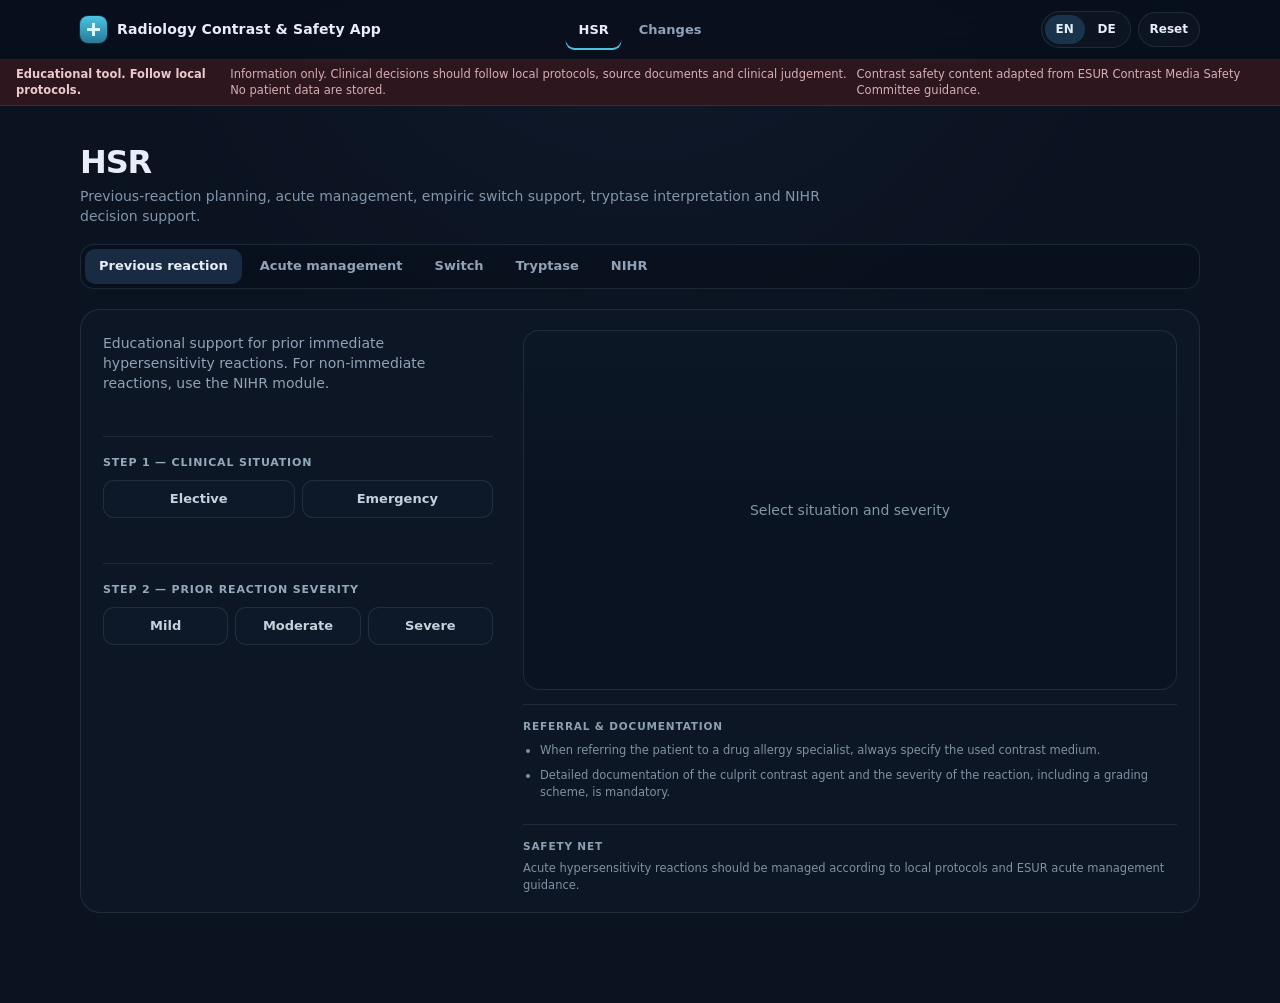
==== index.html @ ef336d83 "Rollback abbreviation UI to accepted 63b3f903 baseline" ====
<!DOCTYPE html>
<html lang="en">
<head>
  <meta charset="UTF-8" />
  <meta name="viewport" content="width=device-width, initial-scale=1.0" />
  <meta name="theme-color" content="#0F172B" />
  <meta name="apple-mobile-web-app-capable" content="yes" />
  <meta name="apple-mobile-web-app-status-bar-style" content="black-translucent" />
  <title>Radiology Contrast & Safety App</title>
  <link rel="stylesheet" href="./style.css" />
</head>
<body>

<header class="topbar">
  <div class="topbar__left">
    <div class="topbar__title" data-i18n="app_title">Radiology Contrast &amp; Safety App</div>
  </div>

  <div class="topbar__right">
    <div class="langswitch" aria-label="Language switch">
      <button class="langswitch__btn active" id="lang-en" type="button">EN</button>
      <button class="langswitch__btn" id="lang-de" type="button">DE</button>
    </div>
    <button class="topbar__reset" id="resetBtn" type="button" data-i18n="reset">Reset</button>
  </div>
</header>

<div class="sticky-disclaimer" id="stickyDisclaimer">
  <strong data-i18n="disclaimer_line1">Educational tool. Follow local protocols.</strong>
  <span data-i18n="disclaimer_line2">Information only. Clinical decisions should follow local protocols, source documents and clinical judgement. No patient data are stored.</span>
</div>

<main class="app">

  <!-- HSR MAIN VIEW -->
  <section class="view" id="view-hsr">
    <h1 class="h1" data-i18n="hsr_title">HSR</h1>
    <p class="p-muted" data-i18n="hsr_subtitle">
      Previous-reaction planning, acute management, empiric switch support, tryptase interpretation and NIHR decision support.
    </p>

    <div class="card">
      <div class="card__title" data-i18n="hsr_tools_title">HSR tools</div>
      <div class="seg seg--stack hsr-subnav">
        <button class="seg__btn active" data-hsr-tab="guidance" type="button" data-i18n="hsr_guidance_tab">Previous reaction</button>
        <button class="seg__btn" data-hsr-tab="acute" type="button" data-i18n="hsr_acute_tab">Acute management</button>
        <button class="seg__btn" data-hsr-tab="switch" type="button" data-i18n="hsr_switch_tab">Switch</button>
        <button class="seg__btn" data-hsr-tab="tryptase" type="button" data-i18n="hsr_tryptase_tab">Tryptase</button>
        <button class="seg__btn" data-hsr-tab="nihr" type="button" data-i18n="hsr_nihr_tab">NIHR</button>
      </div>
    </div>

    <!-- HSR: GUIDANCE -->
    <section class="subview" id="hsr-tab-guidance">
      <div class="card card--subtle">
        <div class="output hint" data-i18n="flow_routing_note">Educational support for prior immediate hypersensitivity reactions. For non-immediate reactions, use the NIHR module.</div>
      </div>
      <div class="card">
        <div class="card__title" data-i18n="flow_step1">Step 1 — Clinical situation</div>
        <div class="seg">
          <button class="seg__btn" data-seg="situation" data-value="elective" type="button" data-i18n="elective">Elective</button>
          <button class="seg__btn" data-seg="situation" data-value="emergency" type="button" data-i18n="emergency">Emergency</button>
        </div>
      </div>

      <div class="card">
        <div class="card__title" data-i18n="flow_step2">Step 2 — Prior reaction severity</div>
        <div class="seg seg--stack">
          <button class="seg__btn" data-seg="reaction" data-value="mild" type="button" data-i18n="mild">Mild</button>
          <button class="seg__btn" data-seg="reaction" data-value="moderate" type="button" data-i18n="moderate">Moderate</button>
          <button class="seg__btn" data-seg="reaction" data-value="severe" type="button" data-i18n="severe">Severe</button>
        </div>
      </div>

      <div class="card card--output">
        <div class="card__title" data-i18n="recommendation">Recommendation</div>
        <div class="output" id="flowOutput"></div>
      </div>

      <div class="card card--subtle">
        <div class="card__title" data-i18n="hsr_referral_title">Referral & documentation</div>
        <div class="output">
          <ul>
            <li data-i18n="hsr_referral_specify">When referring the patient to a drug allergy specialist, always specify the used contrast medium.</li>
            <li data-i18n="hsr_referral_document">Detailed documentation of the culprit contrast agent and the severity of the reaction, including a grading scheme, is mandatory.</li>
          </ul>
        </div>
      </div>

      <div class="card card--subtle">
        <div class="card__title" data-i18n="safety_net">Safety net</div>
        <div class="output" id="flowSafety"></div>
      </div>
    </section>

    <!-- HSR: ACUTE MANAGEMENT -->
    <section class="subview" id="hsr-tab-acute" hidden>
      <div class="card card--subtle">
        <div class="card__title" data-i18n="acute_title">Acute management</div>
        <div class="output hint" data-i18n="acute_subtitle">
          ESUR acute algorithm. Follow local emergency protocol and verify medication concentration before administration.
        </div>
      </div>

      <div class="card">
        <div class="card__title" data-i18n="acute_immediate_title">Immediate assessment and general actions</div>
        <div class="output" id="acuteImmediateOutput"></div>
      </div>

      <div class="card">
        <div class="card__title" data-i18n="acute_severity_title">Severity selector</div>
        <div class="seg seg--stack">
          <button class="seg__btn active" data-seg="acuteSeverity" data-value="mild" type="button" data-i18n="acute_severity_mild">Mild reactions</button>
          <button class="seg__btn" data-seg="acuteSeverity" data-value="moderate" type="button" data-i18n="acute_severity_moderate">Moderate reactions</button>
          <button class="seg__btn" data-seg="acuteSeverity" data-value="severe" type="button" data-i18n="acute_severity_severe">Severe reactions</button>
        </div>
      </div>

      <div class="card" id="acutePatternCard">
        <div class="card__title" data-i18n="acute_pattern_title">Dominant reaction pattern</div>
        <div class="seg seg--stack" id="acutePatternOptions">
          <button class="seg__btn active" data-seg="acutePattern" data-value="mild_general" data-acute-severity="mild" type="button" data-i18n="acute_pattern_mild_general">Mild reactions</button>
          <button class="seg__btn" data-seg="acutePattern" data-value="moderate_urticaria" data-acute-severity="moderate" type="button" data-i18n="acute_pattern_moderate_urticaria" hidden>Diffuse urticaria / diffuse erythema</button>
          <button class="seg__btn" data-seg="acutePattern" data-value="moderate_angioedema" data-acute-severity="moderate" type="button" data-i18n="acute_pattern_moderate_angioedema" hidden>Facial edema without stridor</button>
          <button class="seg__btn" data-seg="acutePattern" data-value="moderate_bronchospasm" data-acute-severity="moderate" type="button" data-i18n="acute_pattern_moderate_bronchospasm" hidden>Mild bronchospasm</button>
          <button class="seg__btn" data-seg="acutePattern" data-value="severe_anaphylaxis" data-acute-severity="severe" type="button" data-i18n="acute_pattern_severe_anaphylaxis" hidden>Anaphylactic reaction or stridor</button>
        </div>
      </div>

      <div class="card card--output">
        <div class="card__title" data-i18n="acute_output_title">ESUR acute management</div>
        <div class="output" id="acuteOutput"></div>
      </div>
    </section>

    <!-- HSR: SWITCH -->
    <section class="subview" id="hsr-tab-switch" hidden>
      <div class="card card--subtle">
        <div class="output hint" id="switchNonvalidated"></div>
      </div>

      <div class="card">
        <div class="card__title" data-i18n="contrast_type">Contrast type</div>
        <div class="seg">
          <button class="seg__btn active" data-seg="cmtype" data-value="icm" type="button" data-i18n="icm_ct">ICM (CT)</button>
          <button class="seg__btn" data-seg="cmtype" data-value="gbca" type="button" data-i18n="gbca_mri">GBCA (MRI)</button>
        </div>
      </div>

      <div class="card" id="icmCard">
        <div class="card__title" data-i18n="icm_title">ICM (iodine-based)</div>
        <div class="hint" id="icmHint"></div>

        <div class="seg seg--stack">
          <button class="seg__btn" data-seg="icm" data-value="A" type="button">
            <span>Group A</span>
            <div class="small" id="icm-group-a-names"></div>
          </button>
          <button class="seg__btn" data-seg="icm" data-value="B" type="button">
            <span>Group B</span>
            <div class="small" id="icm-group-b-names"></div>
          </button>
          <button class="seg__btn" data-seg="icm" data-value="C" type="button">
            <span>Group C</span>
            <div class="small" id="icm-group-c-names"></div>
          </button>
          <button class="seg__btn" data-seg="icm" data-value="D" type="button">
            <span>Group D</span>
            <div class="small" id="icm-group-d-names"></div>
          </button>
          <button class="seg__btn" data-seg="icm" data-value="unknown" type="button">
            <span data-i18n="unknown">Unknown</span>
            <div class="small" data-i18n="icm_unknown_hint">Use when the involved ICM is not known.</div>
          </button>
        </div>
      </div>

      <div class="card" id="gbcaCard" hidden>
        <div class="card__title" data-i18n="gbca_title">GBCA</div>
        <div class="hint" id="gbcaHint"></div>

        <div class="seg seg--stack">
          <button class="seg__btn" data-seg="gbca" data-value="A" type="button">
            <span>Group A</span>
            <div class="small" id="gbca-group-a-names"></div>
          </button>
          <button class="seg__btn" data-seg="gbca" data-value="B" type="button">
            <span>Group B</span>
            <div class="small" id="gbca-group-b-names"></div>
          </button>
          <button class="seg__btn" data-seg="gbca" data-value="C" type="button">
            <span>Group C</span>
            <div class="small" id="gbca-group-c-names"></div>
          </button>
          <button class="seg__btn" data-seg="gbca" data-value="unknown" type="button">
            <span data-i18n="unknown">Unknown</span>
            <div class="small" data-i18n="gbca_unknown_hint">Use when the involved GBCA is not known.</div>
          </button>
        </div>
      </div>

      <div class="card card--output">
        <div class="card__title" data-i18n="possible_alternatives">Possible alternatives</div>
        <div class="output" id="switchOutput"></div>
      </div>

      <div class="card card--subtle">
        <div class="card__title" data-i18n="safety_note">Safety note</div>
        <div class="output" id="switchSafety" data-i18n="switch_safety_note">
          This switch overview is optional and based on a non-validated classification and practical experience. The CMSC cannot make evidence-based recommendations on a robust scientific basis for change to an alternative contrast agent based on practical experience. Cross-reactivity cannot be predicted on the basis of the chemical structure. The best option is to choose an alternative based on the results of an allergy evaluation.
        </div>
      </div>
    </section>

    <!-- HSR: TRYPTASE -->
    <section class="subview" id="hsr-tab-tryptase" hidden>
      <div class="card">
        <div class="card__title" data-i18n="tryptase_title">Serum tryptase</div>
        <div class="output">
          <ul>
            <li data-i18n="tryptase_sample_measure">Measure serum tryptase within 1–4 h from the start of all moderate-to-severe immediate hypersensitivity reactions to contrast media.</li>
            <li data-i18n="tryptase_sample_baseline">A second measurement after ≥ 24 h serves as a baseline for further allergologic examinations.</li>
            <li data-i18n="tryptase_sample_ideal">Ideally, three samples should be obtained: the first as early as possible during a suspected hypersensitivity reaction, the second at 1–2 h after the first but no later than 4 h after the onset of the reaction, and the third more than 24 h after all signs and symptoms have subsided.</li>
          </ul>
        </div>
      </div>
      <div class="card">
        <div class="card__title" data-i18n="enter_values">Enter values</div>
        <input type="number" id="baseline" inputmode="decimal" aria-label="Baseline tryptase in ng/mL" placeholder="Baseline (ng/mL)" />
        <input type="number" id="acute" inputmode="decimal" aria-label="Acute tryptase in ng/mL" placeholder="Acute (ng/mL)" />
        <button class="btn" id="calcTryptase" type="button" data-i18n="calculate">Calculate</button>
      </div>

      <div class="card card--output">
        <div class="card__title" data-i18n="result">Result</div>
        <div class="output" id="tryptaseOutput"></div>
      </div>
    </section>

    <!-- HSR: NIHR -->
    <section class="subview" id="hsr-tab-nihr" hidden>
      <div class="card card--subtle">
        <div class="card__title" data-i18n="nihr_title">NIHR — non-immediate hypersensitivity reactions</div>
        <div class="output hint" data-i18n="nihr_subtitle">
          For a previous non-immediate hypersensitivity reaction to an iodine-based contrast medium or a gadolinium-based contrast agent when re-administration is being considered.
        </div>
      </div>

      <div class="card card--subtle">
        <div class="card__title" data-i18n="hsr_referral_title">Referral & documentation</div>
        <div class="output">
          <ul>
            <li data-i18n="hsr_referral_specify">When referring the patient to a drug allergy specialist, always specify the used contrast medium.</li>
            <li data-i18n="hsr_referral_document">Detailed documentation of the culprit contrast agent and the severity of the reaction, including a grading scheme, is mandatory.</li>
          </ul>
        </div>
      </div>

      <div class="card">
        <div class="card__title" data-i18n="nihr_severity_title">Previous NIHR severity</div>
        <div class="seg seg--stack">
          <button class="seg__btn" data-seg="nihrSeverity" data-value="mild" type="button" data-i18n="nihr_severity_mild">Mild</button>
          <button class="seg__btn" data-seg="nihrSeverity" data-value="moderate" type="button" data-i18n="nihr_severity_moderate">Moderate</button>
          <button class="seg__btn" data-seg="nihrSeverity" data-value="severe" type="button" data-i18n="nihr_severity_severe">Severe</button>
        </div>
        <div class="hint" data-i18n="nihr_severity_hint">
          Mild: skin lesions resolve without treatment. Moderate: skin lesions resolve with outpatient treatment. Severe: hospital admission is required for treatment.
        </div>
      </div>

      <div class="card">
        <div class="card__title" data-i18n="nihr_culprit_class_title">Previous culprit contrast class</div>
        <div class="seg">
          <button class="seg__btn" data-seg="nihrCmtype" data-value="icm" type="button" data-i18n="nihr_cmtype_icm">ICM</button>
          <button class="seg__btn" data-seg="nihrCmtype" data-value="gbca" type="button" data-i18n="nihr_cmtype_gbca">GBCA</button>
          <button class="seg__btn" data-seg="nihrCmtype" data-value="unknown" type="button" data-i18n="nihr_cmtype_unknown">Contrast class unknown</button>
        </div>
      </div>

      <div class="card">
        <div class="card__title" data-i18n="nihr_culprit_known_title">Exact culprit contrast medium known?</div>
        <div class="seg">
          <button class="seg__btn" data-seg="nihrCulpritKnown" data-value="known" type="button" data-i18n="nihr_culprit_known">Culprit CM known</button>
          <button class="seg__btn" data-seg="nihrCulpritKnown" data-value="unknown" type="button" data-i18n="nihr_culprit_unknown">Culprit CM unknown</button>
        </div>
      </div>

      <div class="card">
        <div class="card__title" data-i18n="nihr_danger_signs_title">Danger signs</div>
        <div class="checklist">
          <label><input type="checkbox" class="nihr-check" value="erosion" /> <span data-i18n="erosions">Erosive and/or haemorrhagic lesions</span></label>
          <label><input type="checkbox" class="nihr-check" value="blister_skin" /> <span data-i18n="blistering">Blistering and skin disruption</span></label>
          <label><input type="checkbox" class="nihr-check" value="mucosa" /> <span data-i18n="mucosal_involvement">Mucosal involvement</span></label>
          <label><input type="checkbox" class="nihr-check" value="extracutaneous" /> <span data-i18n="extracutaneous_involvement">Extracutaneous organ involvement (high fever, abnormal liver/kidney values, lymphadenopathy)</span></label>
        </div>
      </div>

      <div class="card card--output">
        <div class="card__title" data-i18n="nihr_recommendation_title">NIHR recommendation</div>
        <div class="output" id="nihrOutput"></div>
      </div>


    </section>
  </section>

  <!-- PRACTICE CHANGES -->
  <section class="view" id="view-changes" hidden>
    <h1 class="h1" data-i18n="changes_title">Practice Changes 2025</h1>
    <p class="p-muted" data-i18n="changes_subtitle">
      ESUR-based summary of what changed from ESUR 10.0 (2018) to ESUR 2025. Educational support only.
    </p>

    <div class="changes-workspace">
      <aside class="changes-topic-pane">
        <div class="changes-topic-search">
          <input
            type="text"
            id="changesSearch"
            data-i18n-placeholder="changes_search_placeholder"
            placeholder="Search topics (e.g. hypersensitivity, CA-AKI, waiting times)"
            autocomplete="off"
            spellcheck="false"
          />
        </div>
        <div class="changes-grid changes-topic-list" id="changesSummaryGrid" aria-live="polite"></div>
      </aside>

      <section class="changes-detail-pane">
        <div class="changes-list" id="changesList" aria-live="polite"></div>
      </section>
    </div>
  </section>

</main>

<nav class="bottomnav">
  <button class="bottomnav__btn active" data-main-nav="hsr" type="button" data-i18n="nav_hsr">HSR</button>
  <button class="bottomnav__btn" data-main-nav="changes" type="button" data-i18n="nav_changes">Practice Changes</button>
</nav>

<script src="./script.js"></script>
</body>
</html>
---- style.css ----
:root {
  /* Injector-console-inspired dark grey UI */

  --bg: #1f272b;
  --bg-emergency: #211719;

  --surface: #263034;
  --card: #303a3f;
  --card-subtle: #2a3338;

  --text: #f3f5f6;
  --muted: #b8c3c8;

  --border: rgba(180, 195, 200, 0.18);
  --border-strong: rgba(180, 195, 200, 0.32);

  --accent: #9fb4bb;
  --accent-soft: rgba(159, 180, 187, 0.22);
  --accent-faint: rgba(159, 180, 187, 0.08);

  --danger: #d35b5b;
  --danger-soft: rgba(211, 91, 91, 0.16);
  --danger-faint: rgba(211, 91, 91, 0.07);

  --warn: #d6b84a;
  --warn-faint: rgba(214, 184, 74, 0.12);

  --radius: 14px;
  --radius-sm: 10px;

  --shadow: 0 8px 24px rgba(0, 0, 0, 0.32);
  --shadow-soft: 0 4px 14px rgba(0, 0, 0, 0.24);

  --maxw: 1120px;
}

*,
*::before,
*::after {
  box-sizing: border-box;
}

html {
  -webkit-text-size-adjust: 100%;
}

body {
  margin: 0;
  font-family: system-ui, -apple-system, BlinkMacSystemFont, "Segoe UI", Roboto, Arial, sans-serif;
  background: var(--bg);
  color: var(--text);
  line-height: 1.45;
}

body.emergency {
  background: var(--bg-emergency);
  box-shadow: inset 0 12px 80px rgba(211, 91, 91, 0.04);
}

button,
input {
  font: inherit;
}

button {
  cursor: pointer;
}

button:disabled {
  cursor: not-allowed;
  opacity: 0.6;
}

[hidden] {
  display: none !important;
}

/* =========================
   TOPBAR
   ========================= */

.topbar {
  position: sticky;
  top: 0;
  z-index: 30;
  display: flex;
  justify-content: space-between;
  align-items: center;
  gap: 12px;
  padding: 14px 16px;
  background: rgba(15, 23, 40, 0.94);
  border-bottom: 1px solid var(--border);
  box-shadow: 0 2px 10px rgba(0, 0, 0, 0.12);
  backdrop-filter: blur(10px);
}

.topbar__left,
.topbar__right {
  display: flex;
  align-items: center;
  gap: 10px;
}

.topbar__title {
  font-weight: 800;
  letter-spacing: 0.2px;
}

.topbar__reset,
.langswitch__btn,
.seg__btn,
.bottomnav__btn,
.btn {
  appearance: none;
  border: 1px solid var(--border);
  background: rgba(255, 255, 255, 0.05);
  color: var(--text);
  transition:
    background-color 0.18s ease,
    border-color 0.18s ease,
    transform 0.12s ease,
    box-shadow 0.18s ease;
}

.topbar__reset:hover,
.langswitch__btn:hover,
.seg__btn:hover,
.bottomnav__btn:hover,
.btn:hover {
  background: rgba(255, 255, 255, 0.08);
}

.topbar__reset:active,
.langswitch__btn:active,
.seg__btn:active,
.bottomnav__btn:active,
.btn:active {
  transform: translateY(1px);
}

.topbar__reset:focus-visible,
.langswitch__btn:focus-visible,
.seg__btn:focus-visible,
.bottomnav__btn:focus-visible,
.btn:focus-visible,
input:focus-visible {
  outline: none;
  border-color: rgba(255, 255, 255, 0.22);
  box-shadow: 0 0 0 3px rgba(255, 255, 255, 0.08);
}

.topbar__reset {
  padding: 10px 14px;
  border-radius: 999px;
  font-weight: 700;
}

.langswitch {
  display: flex;
  gap: 6px;
}

.langswitch__btn {
  min-width: 46px;
  padding: 8px 10px;
  border-radius: 10px;
  font-weight: 800;
}

.langswitch__btn.active {
  background: var(--accent-soft);
  border-color: rgba(0, 188, 255, 0.35);
}

body.emergency .langswitch__btn.active {
  background: var(--danger-soft);
  border-color: rgba(255, 49, 98, 0.35);
}

/* =========================
   DISCLAIMER
   ========================= */

.sticky-disclaimer {
  position: sticky;
  top: 61px;
  z-index: 25;
  display: flex;
  flex-direction: column;
  gap: 3px;
  background: linear-gradient(
    90deg,
    rgba(127, 29, 29, 0.72),
    rgba(69, 10, 10, 0.48)
  );
  color: #fff;
  padding: 10px 14px;
  border-bottom: 1px solid rgba(255, 255, 255, 0.08);
  border-left: 4px solid rgba(255, 49, 98, 0.9);
  font-size: 13px;
  line-height: 1.35;
}

.sticky-disclaimer strong {
  color: #fff;
}

/* =========================
   BASE LAYOUT
   ========================= */

.app {
  max-width: var(--maxw);
  margin: 0 auto;
  padding: 14px 14px 96px;
}

.view {
  display: block;
}

.subview {
  display: block;
}

.subview[hidden] {
  display: none !important;
}

.h1 {
  margin: 16px 2px 6px;
  font-size: 28px;
  line-height: 1.15;
  letter-spacing: -0.02em;
}

.p-muted {
  color: var(--muted);
  margin: 0 2px 12px;
}

.card {
  margin: 12px 0;
  padding: 14px;
  border: 1px solid var(--border);
  border-radius: var(--radius);
  background: rgba(255, 255, 255, 0.03);
  box-shadow: var(--shadow);
}

.card__title {
  margin-bottom: 10px;
  font-weight: 900;
  letter-spacing: 0.2px;
}

.card--subtle {
  background: rgba(255, 255, 255, 0.02);
}

.card--output {
  position: relative;
  border-left: 6px solid var(--accent);
  background: linear-gradient(
    180deg,
    rgba(0, 188, 255, 0.06),
    rgba(255, 255, 255, 0.03)
  );
}

body.emergency .card--output {
  border-left-color: var(--danger);
  background: linear-gradient(
    180deg,
    rgba(211, 91, 91, 0.06),
    rgba(255, 255, 255, 0.03)
  );
}

/* =========================
   SEGMENTS
   ========================= */

.seg {
  display: grid;
  grid-template-columns: 1fr 1fr;
  gap: 10px;
}

.seg--stack {
  grid-template-columns: 1fr;
}

.seg__btn {
  width: 100%;
  text-align: left;
  border-radius: 14px;
  padding: 13px 12px;
  font-weight: 900;
  line-height: 1.25;
  box-shadow: var(--shadow-soft);
}

.seg__btn.active,
.bottomnav__btn.active,
.langswitch__btn.active {
  background: var(--accent-soft);
  border-color: var(--accent);
  color: var(--text);
box-shadow: inset 0 0 0 1px rgba(220, 230, 232, 0.18);
}

body.emergency .seg__btn.active,
body.emergency .bottomnav__btn.active {
  background: rgba(211, 91, 91, 0.14);
  border-color: rgba(211, 91, 91, 0.55);
  color: var(--text);
  box-shadow: inset 0 0 0 1px rgba(211, 91, 91, 0.22);
}

.hsr-subnav {
  grid-template-columns: repeat(5, 1fr);
}

/* =========================
   TEXT / OUTPUT
   ========================= */

.output {
  line-height: 1.5;
}

.output > div + div {
  margin-top: 8px;
}

.output ul {
  margin: 10px 0 0 18px;
  padding: 0;
}

.output li {
  margin: 8px 0;
}

.hint {
  color: var(--muted);
  line-height: 1.45;
}

.small {
  color: var(--muted);
  font-size: 12px;
  margin-top: 6px;
  line-height: 1.3;
  font-weight: 700;
}

.card--output .output {
  display: grid;
  gap: 10px;
}

.card--output .output > div {
  padding: 11px 12px;
  border: 1px solid var(--border-strong);
  border-radius: 14px;
  background: rgba(255, 255, 255, 0.035);
  box-shadow: var(--shadow-soft);
}

.card--output .output > div strong {
  font-weight: 900;
}

.card--output .output > div:first-child {
  background: var(--accent-faint);
  border-color: rgba(0, 188, 255, 0.24);
}

body.emergency .card--output .output > div:first-child {
  background: var(--danger-faint);
  border-color: rgba(255, 49, 98, 0.24);
}

.card--output .output ul {
  margin: 0;
  padding-left: 18px;
  padding-top: 12px;
  padding-right: 12px;
  padding-bottom: 12px;
  border: 1px solid var(--border-strong);
  border-radius: 14px;
  background: rgba(255, 255, 255, 0.035);
  box-shadow: var(--shadow-soft);
}

.card--output .output li::marker {
  color: var(--accent);
}

body.emergency .card--output .output li::marker {
  color: var(--danger);
}

.card--subtle .output {
  font-size: 14px;
}

#tryptaseOutput > div {
  word-break: break-word;
}

#switchOutput .hint {
  padding: 12px;
  border: 1px dashed var(--border-strong);
  border-radius: 14px;
  background: rgba(255, 255, 255, 0.025);
}

#nihrOutput > div:first-child,
#flowOutput > div:first-child,
#switchOutput > div:first-child,
#tryptaseOutput > div:first-child {
  font-size: 15px;
}

/* =========================
   FORMS
   ========================= */

.field {
  margin-top: 10px;
}

.field__label {
  display: block;
  margin: 0 2px 6px;
  color: var(--muted);
  font-size: 12px;
  font-weight: 800;
  letter-spacing: 0.02em;
}

input {
  width: 100%;
  margin: 0;
  padding: 12px 13px;
  border-radius: 12px;
  border: 1px solid var(--border);
  background: rgba(255, 255, 255, 0.04);
  color: var(--text);
}

input::placeholder {
  color: var(--muted);
}

.btn {
  margin-top: 12px;
  width: 100%;
  padding: 13px 12px;
  border-radius: 14px;
  font-weight: 900;
}

/* =========================
   CHECKLIST
   ========================= */

.checklist {
  display: grid;
  gap: 10px;
}

.checklist label {
  display: flex;
  align-items: flex-start;
  gap: 10px;
  padding: 10px 12px;
  border: 1px solid var(--border);
  border-radius: 14px;
  background: rgba(255, 255, 255, 0.03);
  transition: background-color 0.18s ease, border-color 0.18s ease;
}

.checklist label:hover {
  background: rgba(255, 255, 255, 0.05);
}

.checklist input[type="checkbox"] {
  width: 18px;
  height: 18px;
  margin: 1px 0 0;
  flex: 0 0 auto;
  accent-color: var(--accent);
}

body.emergency .checklist input[type="checkbox"] {
  accent-color: var(--danger);
}

/* =========================
   PRACTICE CHANGES
   ========================= */

.changes-hero {
  display: grid;
  gap: 12px;
}

.changes-hero__text {
  color: var(--text);
  line-height: 1.55;
}

.changes-badges {
  display: flex;
  flex-wrap: wrap;
  gap: 8px;
}

.change-badge {
  display: inline-flex;
  align-items: center;
  min-height: 30px;
  padding: 7px 10px;
  border-radius: 999px;
  border: 1px solid var(--border-strong);
  font-size: 12px;
  font-weight: 900;
  line-height: 1;
  white-space: nowrap;
}

.change-badge--high {
  background: rgba(255, 49, 98, 0.12);
  border-color: rgba(255, 49, 98, 0.28);
}

.change-badge--medium {
  background: rgba(255, 255, 255, 0.06);
  border-color: rgba(255, 255, 255, 0.16);
}

.change-badge--low {
  background: rgba(0, 188, 255, 0.1);
  border-color: rgba(0, 188, 255, 0.24);
}

.changes-controls {
  display: grid;
  gap: 14px;
}

.changes-controls__block {
  display: grid;
  gap: 8px;
}

.changes-controls__label {
  margin: 0 2px;
}

.changes-filter-row {
  grid-template-columns: repeat(4, 1fr);
}

#changesSearch {
  margin-top: 0;
}

.changes-grid {
  display: none !important;
}

.changes-list {
  display: grid;
  gap: 12px;
  margin-top: 14px;
}

.change-card {
  border: 1px solid var(--border);
  border-radius: 18px;
  background: rgba(255, 255, 255, 0.03);
  box-shadow: var(--shadow);
  overflow: hidden;
}

.change-card[hidden] {
  display: none !important;
}

.change-card__header {
  appearance: none;
  width: 100%;
  display: flex;
  justify-content: space-between;
  align-items: flex-start;
  gap: 14px;
  padding: 14px;
  text-align: left;
  border: none;
  background: transparent;
  color: var(--text);
}

.change-card__header:hover {
  background: rgba(255, 255, 255, 0.03);
}

.change-card__header:active {
  transform: none;
}

.change-card__header:focus-visible {
  outline: none;
  box-shadow: inset 0 0 0 1px rgba(255, 255, 255, 0.18);
}

.change-card__titlewrap {
  min-width: 0;
  display: grid;
  gap: 8px;
}

.change-card__titleline {
  display: flex;
  align-items: center;
  gap: 10px;
  min-width: 0;
}

.change-card__icon {
  width: 18px;
  height: 18px;
  flex: 0 0 18px;
  color: var(--accent);
  opacity: 0.95;
}

.change-card__title {
  font-weight: 900;
  line-height: 1.2;
  letter-spacing: 0.1px;
}

.change-card__meta {
  display: flex;
  flex-wrap: wrap;
  gap: 8px;
}

.change-pill {
  display: inline-flex;
  align-items: center;
  min-height: 28px;
  padding: 6px 9px;
  border-radius: 999px;
  border: 1px solid var(--border-strong);
  font-size: 12px;
  font-weight: 900;
  line-height: 1;
  white-space: nowrap;
}

.change-pill--high {
  background: rgba(255, 49, 98, 0.12);
  border-color: rgba(255, 49, 98, 0.26);
}

.change-pill--medium {
  background: rgba(255, 255, 255, 0.06);
  border-color: rgba(255, 255, 255, 0.16);
}

.change-pill--low {
  background: rgba(0, 188, 255, 0.1);
  border-color: rgba(0, 188, 255, 0.24);
}

.change-pill--mode {
  background: rgba(255, 255, 255, 0.04);
  border-color: rgba(255, 255, 255, 0.14);
  color: var(--muted);
}

.change-card__chevron {
  flex: 0 0 auto;
  width: 22px;
  height: 22px;
  color: var(--muted);
  transition: transform 0.18s ease, color 0.18s ease;
  transform: rotate(0deg);
}

.change-card.is-open .change-card__chevron {
  transform: rotate(180deg);
  color: var(--text);
}

.change-card__body {
  padding: 0 14px 14px;
  display: grid;
  gap: 12px;
}

.change-section {
  border: 1px solid var(--border-strong);
  border-radius: 16px;
  background: rgba(255, 255, 255, 0.03);
  box-shadow: var(--shadow-soft);
  overflow: hidden;
}

.change-section__label {
  padding: 10px 12px;
  border-bottom: 1px solid var(--border);
  font-size: 12px;
  font-weight: 900;
  text-transform: uppercase;
  letter-spacing: 0.08em;
  color: var(--muted);
  background: rgba(255, 255, 255, 0.025);
}

.change-section__content {
  padding: 12px;
  line-height: 1.55;
}

.change-section__content p {
  margin: 0;
}

.change-section__content p + p {
  margin-top: 8px;
}

.change-section__content ul {
  margin: 0;
  padding-left: 18px;
}

.change-section__content li + li {
  margin-top: 8px;
}

.change-section--action {
  border-color: rgba(0, 188, 255, 0.22);
  background: rgba(0, 188, 255, 0.06);
}

.change-section--action .change-section__label {
  background: rgba(0, 188, 255, 0.08);
  border-bottom-color: rgba(0, 188, 255, 0.16);
  color: var(--text);
}

.change-section--impact {
  border-color: rgba(255, 255, 255, 0.16);
}

.change-card__refs {
  display: flex;
  justify-content: flex-end;
  flex-wrap: wrap;
  gap: 8px;
}

.change-ref {
  display: inline-flex;
  align-items: center;
  min-height: 28px;
  padding: 6px 10px;
  border-radius: 999px;
  border: 1px solid var(--border-strong);
  background: rgba(255, 255, 255, 0.04);
  color: var(--muted);
  font-size: 12px;
  font-weight: 800;
  line-height: 1;
}

.change-nested {
  display: grid;
  gap: 10px;
}

.change-nested__item {
  border: 1px solid var(--border-strong);
  border-radius: 16px;
  background: rgba(255, 255, 255, 0.025);
  box-shadow: var(--shadow-soft);
}

.change-nested__head {
  display: flex;
  align-items: center;
  justify-content: space-between;
  gap: 10px;
  padding: 11px 12px;
  border-bottom: 1px solid var(--border);
}

.change-nested__title {
  font-weight: 900;
  line-height: 1.25;
}

.change-nested__body {
  padding: 12px;
  display: grid;
  gap: 10px;
}

.change-empty {
  padding: 14px;
  border: 1px dashed var(--border-strong);
  border-radius: 16px;
  background: rgba(255, 255, 255, 0.02);
  color: var(--muted);
  line-height: 1.5;
}

/* =========================
   BOTTOM NAV
   ========================= */

.bottomnav {
  position: fixed;
  left: 0;
  right: 0;
  bottom: 0;
  z-index: 40;
  display: grid;
  grid-template-columns: repeat(4, 1fr);
  gap: 10px;
  padding: 10px;
  padding-bottom: calc(10px + env(safe-area-inset-bottom));
  background: rgba(15, 23, 40, 0.96);
  border-top: 1px solid var(--border);
  box-shadow: 0 -4px 20px rgba(0, 0, 0, 0.18);
  backdrop-filter: blur(10px);
}

.bottomnav__btn {
  min-height: 48px;
  border-radius: 14px;
  padding: 10px 8px;
  font-weight: 900;
  text-align: center;
}

/* =========================
   RESPONSIVE
   ========================= */

@media (max-width: 720px) {
  .topbar {
    align-items: flex-start;
    flex-direction: column;
  }

  .topbar__left,
  .topbar__right {
    width: 100%;
    justify-content: space-between;
  }

  .h1 {
    font-size: 24px;
  }

  .seg {
    grid-template-columns: 1fr;
  }

  .changes-filter-row {
    grid-template-columns: 1fr 1fr;
  }

  .hsr-subnav {
    grid-template-columns: 1fr 1fr;
  }
.hsr-subnav .seg__btn:last-child:nth-child(odd) {
  grid-column: 1 / -1;
  justify-self: center;
  width: calc((100% - 10px) / 2);
}
  .change-card__header {
    padding: 13px;
  }

  .change-card__body {
    padding: 0 13px 13px;
  }
}

@media (max-width: 768px) {
  .bottomnav {
    grid-template-columns: repeat(2, 1fr);
    gap: 6px;
    padding: 6px 8px;
    padding-bottom: calc(6px + env(safe-area-inset-bottom));
  }

   .bottomnav__btn {
    min-height: 40px;
    font-size: 12px;
    line-height: 1.1;
    padding: 6px 6px;
    border-radius: 12px;
    border: 1px solid rgba(0, 188, 255, 0.22);
    box-shadow: inset 0 0 0 1px rgba(255, 255, 255, 0.025);
  }

  .bottomnav__btn.active {
    border-color: rgba(0, 188, 255, 0.5);
    box-shadow: inset 0 0 0 1px rgba(0, 188, 255, 0.12);
  }

  /* Mobile disclaimer: compact red, expandable with JS */
  .sticky-disclaimer {
    position: static !important;
    top: auto !important;
    left: auto !important;
    width: auto !important;

    margin: 10px 10px 0 !important;
    padding: 7px 10px !important;

    border-radius: 10px !important;
    border: 1px solid rgba(239, 68, 68, 0.28) !important;
    border-left: 3px solid rgba(239, 68, 68, 0.95) !important;

    background: linear-gradient(
      90deg,
      rgba(127, 29, 29, 0.42),
      rgba(69, 10, 10, 0.25)
    ) !important;

    color: #fecaca !important;
    font-size: 11px !important;
    line-height: 1.3 !important;
    text-align: left !important;
    z-index: 1 !important;

    cursor: pointer !important;
    user-select: none !important;
  }

  .sticky-disclaimer strong {
    display: block !important;
    color: #fecaca !important;
    font-weight: 800 !important;
    white-space: nowrap !important;
    overflow: hidden !important;
    text-overflow: ellipsis !important;
    padding-right: 48px !important;
    position: relative !important;
  }

  .sticky-disclaimer strong::after {
    content: "More";
    position: absolute;
    right: 0;
    top: 0;
    font-size: 10px;
    font-weight: 800;
    color: #fca5a5;
    opacity: 0.95;
  }

  html[lang="de"] .sticky-disclaimer strong::after {
    content: "Mehr";
  }

  .sticky-disclaimer span,
  .sticky-disclaimer [data-i18n="disclaimer_line2"],
  .sticky-disclaimer [data-i18n="disclaimer_line3"] {
    display: none !important;
  }

  .sticky-disclaimer.is-open strong {
    white-space: normal !important;
    overflow: visible !important;
    text-overflow: clip !important;
    padding-right: 58px !important;
    margin-bottom: 5px !important;
  }

  .sticky-disclaimer.is-open strong::after {
    content: "Less";
  }

  html[lang="de"] .sticky-disclaimer.is-open strong::after {
    content: "Weniger";
  }

  .sticky-disclaimer.is-open span,
  .sticky-disclaimer.is-open [data-i18n="disclaimer_line2"],
  .sticky-disclaimer.is-open [data-i18n="disclaimer_line3"] {
    display: block !important;
    color: #fecaca !important;
    opacity: 0.88 !important;
    margin-top: 3px !important;
  }

  .app {
    padding-top: 14px !important;
  }

  /* Mobile Practice Changes cleanup */
  #view-changes .card--subtle:first-of-type {
    display: none !important;
  }

  #view-changes .h1 {
    font-size: 1.45rem !important;
    margin-bottom: 0.35rem !important;
  }

  #view-changes .p-muted {
    font-size: 0.85rem !important;
    line-height: 1.35 !important;
    margin-bottom: 0.9rem !important;
  }

  #view-changes .card {
    padding: 0.75rem !important;
    margin-bottom: 0.75rem !important;
  }

  #view-changes .card__title {
    font-size: 0.95rem !important;
    margin-bottom: 0.55rem !important;
  }

  #view-changes .changes-badges {
    display: none !important;
  }

  #view-changes .changes-controls {
    gap: 0.6rem !important;
  }

  #view-changes .changes-controls__block {
    gap: 5px !important;
  }

  #view-changes .changes-controls__label {
    font-size: 0.68rem !important;
    margin-bottom: 2px !important;
  }

  #view-changes .changes-controls__block:nth-of-type(2) .seg {
    grid-template-columns: repeat(2, 1fr) !important;
  }

  #view-changes .seg {
    gap: 4px !important;
    padding: 0 !important;
  }

  #view-changes .seg__btn {
    padding: 8px 7px !important;
    font-size: 0.76rem !important;
    line-height: 1.15 !important;
    min-height: 38px !important;
    border-radius: 11px !important;
  }

  #view-changes [data-change-filter="medium"],
  #view-changes [data-change-filter="low"] {
    min-height: 30px !important;
    padding: 5px 7px !important;
    font-size: 0.68rem !important;
    background: rgba(255, 255, 255, 0.025);
    border-color: rgba(255, 255, 255, 0.08);
    box-shadow: none;
    color: var(--muted);
  }

  #view-changes [data-change-filter="medium"].active,
  #view-changes [data-change-filter="low"].active {
    background: rgba(0, 188, 255, 0.08);
    border-color: rgba(0, 188, 255, 0.18);
    color: var(--text);
  }

  #changesSearch {
    margin-bottom: 0 !important;
    min-height: 42px !important;
    padding: 9px 11px !important;
    font-size: 14px !important;
  }

  .changes-list {
    margin-top: 0.55rem !important;
    gap: 0.5rem !important;
  }

  .change-card {
    border-radius: 14px !important;
    box-shadow: none !important;
    background: rgba(255, 255, 255, 0.025) !important;
  }

  .change-card__header {
    padding: 0.65rem 0.75rem !important;
  }

  .change-card__body {
    padding: 0 0.75rem 0.75rem !important;
    gap: 0.5rem !important;
  }

  .change-card__titleline {
    align-items: flex-start !important;
    gap: 8px !important;
  }

  .change-card__icon {
    width: 15px !important;
    height: 15px !important;
    flex-basis: 15px !important;
    margin-top: 1px !important;
  }

  .change-card__title {
    font-size: 0.84rem !important;
    line-height: 1.16 !important;
  }

  .change-card__meta {
    gap: 5px !important;
  }

  .change-pill {
    min-height: 20px !important;
    font-size: 0.58rem !important;
    padding: 2px 6px !important;
  }

  .change-pill--mode {
    display: none !important;
  }

  .change-card__chevron {
    width: 18px !important;
    height: 18px !important;
  }

  .change-section {
    border-radius: 12px !important;
  }

  .change-section__label {
    padding: 7px 9px !important;
    font-size: 0.62rem !important;
  }

  .change-section__content {
    padding: 9px !important;
    font-size: 0.84rem !important;
    line-height: 1.4 !important;
  }

  .change-nested__head {
    padding: 8px 9px !important;
  }

  .change-nested__body {
    padding: 9px !important;
    gap: 0.5rem !important;
  }

  .change-ref {
    font-size: 0.66rem !important;
    min-height: 22px !important;
    padding: 4px 7px !important;
  }
}

@media (max-width: 430px) {
  .app {
    padding-left: 10px;
    padding-right: 10px;
  }

  .card {
    padding: 12px;
    border-radius: 16px;
  }

  .topbar {
    padding: 12px;
  }

  .card--output .output > div,
  .card--output .output ul {
    padding-left: 10px;
    padding-right: 10px;
  }

  .change-card__header {
    gap: 10px;
  }

  .change-card__titleline {
    gap: 8px;
  }
}


/* =========================================================
   UI PHASE 2 — APPROVED V2 DIRECTION
   Presentation only. Medical strings and script.js unchanged.
   ========================================================= */

:root {
  --bg: #0b1220;
  --bg-emergency: #151117;
  --surface: #0e1726;
  --card: #111c2e;
  --card-subtle: #0e1828;
  --text: #e8eef8;
  --muted: #91a2b7;
  --border: rgba(148, 176, 214, 0.14);
  --border-strong: rgba(148, 176, 214, 0.24);
  --accent: #4cc4e0;
  --accent-soft: rgba(76, 196, 224, 0.14);
  --accent-faint: rgba(76, 196, 224, 0.07);
  --danger: #d46a72;
  --danger-soft: rgba(212, 106, 114, 0.14);
  --danger-faint: rgba(212, 106, 114, 0.07);
  --radius: 16px;
  --radius-sm: 10px;
  --shadow: none;
  --shadow-soft: none;
  --maxw: 1160px;
}

body {
  min-height: 100vh;
  background:
    radial-gradient(circle at 50% -12%, rgba(57, 109, 151, 0.10), transparent 34rem),
    var(--bg);
}

body.emergency {
  background:
    radial-gradient(circle at 50% -12%, rgba(132, 59, 69, 0.10), transparent 34rem),
    var(--bg-emergency);
  box-shadow: none;
}

/* Product header */
.topbar {
  min-height: 60px;
  padding-top: 10px;
  padding-bottom: 10px;
  padding-left: max(20px, calc((100vw - var(--maxw)) / 2 + 20px));
  padding-right: max(20px, calc((100vw - var(--maxw)) / 2 + 20px));
  background: rgba(9, 16, 29, 0.92);
  border-bottom-color: rgba(148, 176, 214, 0.12);
  box-shadow: none;
  backdrop-filter: blur(14px);
}

.topbar__left {
  min-width: 250px;
}

.topbar__title {
  display: flex;
  align-items: center;
  gap: 10px;
  font-size: 14px;
  font-weight: 760;
  letter-spacing: 0.01em;
  white-space: nowrap;
}

.topbar__title::before {
  content: "";
  width: 27px;
  height: 27px;
  flex: 0 0 27px;
  border-radius: 8px;
  background:
    linear-gradient(#d8f7ff, #d8f7ff) 50% 50% / 13px 3px no-repeat,
    linear-gradient(#d8f7ff, #d8f7ff) 50% 50% / 3px 13px no-repeat,
    linear-gradient(180deg, #4cc4e0, #267a98);
  box-shadow: 0 0 0 1px rgba(134, 225, 246, 0.12);
}

.topbar__right {
  gap: 7px;
}

.langswitch {
  padding: 3px;
  gap: 2px;
  border: 1px solid var(--border);
  border-radius: 999px;
  background: rgba(255, 255, 255, 0.025);
}

.langswitch__btn {
  min-width: 40px;
  padding: 6px 9px;
  border: 0;
  border-radius: 999px;
  background: transparent;
  box-shadow: none !important;
  font-size: 12px;
}

.langswitch__btn.active {
  background: #18334a;
  border-color: transparent;
}

.topbar__reset {
  padding: 8px 11px;
  border-color: var(--border);
  background: rgba(255, 255, 255, 0.025);
  font-size: 12px;
  box-shadow: none;
}

/* Existing main nav becomes the desktop header navigation. */
@media (min-width: 769px) {
  .bottomnav {
    position: fixed;
    top: 10px;
    bottom: auto;
    left: 50%;
    right: auto;
    z-index: 45;
    width: auto;
    transform: translateX(-50%);
    display: flex;
    grid-template-columns: none;
    gap: 4px;
    padding: 0;
    background: transparent;
    border: 0;
    box-shadow: none;
    backdrop-filter: none;
  }

  .bottomnav__btn {
    min-height: 40px;
    padding: 8px 13px;
    border: 0;
    border-radius: 9px;
    background: transparent;
    color: var(--muted);
    box-shadow: none !important;
    font-size: 13px;
    font-weight: 720;
  }

  .bottomnav__btn:hover {
    background: rgba(255, 255, 255, 0.035);
  }

  .bottomnav__btn.active {
    background: transparent;
    border-color: transparent;
    color: var(--text);
    box-shadow: inset 0 -2px 0 var(--accent) !important;
  }

  body.emergency .bottomnav__btn.active {
    background: transparent;
    border-color: transparent;
    box-shadow: inset 0 -2px 0 var(--danger) !important;
  }
}

/* Quieter clinical disclaimer strip */
.sticky-disclaimer {
  top: 60px;
  flex-direction: row;
  justify-content: center;
  align-items: baseline;
  gap: 8px;
  padding: 7px 16px;
  background: rgba(49, 23, 31, 0.94);
  border-left: 0;
  border-bottom-color: rgba(213, 112, 120, 0.16);
  color: #d8aeb3;
  font-size: 11.5px;
  line-height: 1.35;
}

.sticky-disclaimer strong {
  color: #ecc9cd;
  font-weight: 760;
}

/* Deliberate desktop width and hierarchy */
.app {
  max-width: var(--maxw);
  padding: 24px 20px 90px;
}

.h1 {
  margin: 14px 0 5px;
  font-size: clamp(26px, 2.5vw, 34px);
  font-weight: 760;
  letter-spacing: -0.035em;
}

.p-muted {
  max-width: 780px;
  margin: 0 0 18px;
  color: #8295aa;
  font-size: 14px;
}

/* Base surfaces: fewer heavy boxes */
.card {
  border-color: var(--border);
  background: rgba(17, 28, 46, 0.74);
  box-shadow: none;
}

.card--subtle {
  background: rgba(255, 255, 255, 0.014);
}

.card__title {
  font-weight: 760;
  letter-spacing: 0;
}

/* HSR navigation: compact product tabs */
#view-hsr > .card:first-of-type {
  margin: 0 0 20px;
  padding: 0;
  border: 0;
  background: transparent;
  box-shadow: none;
}

#view-hsr > .card:first-of-type > .card__title {
  display: none;
}

.hsr-subnav {
  display: flex;
  grid-template-columns: none;
  gap: 4px;
  width: 100%;
  padding: 4px;
  overflow-x: auto;
  border: 1px solid var(--border);
  border-radius: 14px;
  background: rgba(9, 17, 29, 0.74);
  scrollbar-width: none;
}

.hsr-subnav::-webkit-scrollbar {
  display: none;
}

.hsr-subnav .seg__btn {
  width: auto;
  min-width: max-content;
  flex: 0 0 auto;
  padding: 9px 14px;
  border: 0;
  border-radius: 10px;
  background: transparent;
  color: var(--muted);
  box-shadow: none !important;
  text-align: center;
  font-size: 13px;
  font-weight: 720;
}

.hsr-subnav .seg__btn:hover {
  background: rgba(255, 255, 255, 0.035);
}

.hsr-subnav .seg__btn.active {
  background: #192b42;
  border-color: transparent;
  color: var(--text);
  box-shadow: none !important;
}

body.emergency .hsr-subnav .seg__btn.active {
  background: rgba(119, 52, 62, 0.25);
  border-color: transparent;
}

/* Previous reaction: one clinical workspace, input left / result right */
#hsr-tab-guidance {
  position: relative;
  display: grid;
  grid-template-columns: minmax(310px, 390px) minmax(0, 1fr);
  grid-template-areas:
    "route result"
    "step1 result"
    "step2 result"
    ". referral"
    ". safety";
  column-gap: 30px;
  row-gap: 0;
  margin-top: 4px;
  padding: 20px 22px 18px;
  border: 1px solid var(--border);
  border-radius: 20px;
  background: rgba(14, 24, 40, 0.72);
}

#hsr-tab-guidance > .card {
  margin: 0;
}

#hsr-tab-guidance > .card:nth-child(1) {
  grid-area: route;
  padding: 3px 0 16px;
  border: 0;
  border-radius: 0;
  background: transparent;
}

#hsr-tab-guidance > .card:nth-child(2) {
  grid-area: step1;
}

#hsr-tab-guidance > .card:nth-child(3) {
  grid-area: step2;
}

#hsr-tab-guidance > .card:nth-child(2),
#hsr-tab-guidance > .card:nth-child(3) {
  padding: 18px 0;
  border: 0;
  border-top: 1px solid var(--border);
  border-radius: 0;
  background: transparent;
}

#hsr-tab-guidance > .card:nth-child(2) .card__title,
#hsr-tab-guidance > .card:nth-child(3) .card__title {
  margin-bottom: 9px;
  color: #94a9bc;
  font-size: 11px;
  font-weight: 800;
  letter-spacing: 0.075em;
  text-transform: uppercase;
}

#hsr-tab-guidance > .card:nth-child(2) .seg,
#hsr-tab-guidance > .card:nth-child(3) .seg {
  display: flex;
  grid-template-columns: none;
  gap: 7px;
}

#hsr-tab-guidance > .card:nth-child(2) .seg__btn,
#hsr-tab-guidance > .card:nth-child(3) .seg__btn {
  min-width: 0;
  flex: 1 1 0;
  padding: 10px 9px;
  border: 1px solid var(--border);
  border-radius: 11px;
  background: #0d1828;
  color: #c5d1dc;
  box-shadow: none !important;
  text-align: center;
  font-size: 13px;
  font-weight: 720;
}

#hsr-tab-guidance > .card:nth-child(2) .seg__btn.active,
#hsr-tab-guidance > .card:nth-child(3) .seg__btn.active {
  background: #19354e;
  border-color: rgba(76, 196, 224, 0.55);
  color: #f2f7fb;
  box-shadow: inset 0 0 0 1px rgba(76, 196, 224, 0.12) !important;
}

body.emergency #hsr-tab-guidance > .card:nth-child(2) .seg__btn.active,
body.emergency #hsr-tab-guidance > .card:nth-child(3) .seg__btn.active {
  background: rgba(119, 52, 62, 0.28);
  border-color: rgba(212, 106, 114, 0.58);
}

/* Neutral output pane without touching script.js or adding medical logic. */
#hsr-tab-guidance::before {
  content: "Select situation and severity";
  grid-area: result;
  min-height: 360px;
  display: flex;
  align-items: center;
  justify-content: center;
  padding: 30px;
  border: 1px solid rgba(148, 176, 214, 0.14);
  border-radius: 16px;
  background:
    linear-gradient(180deg, rgba(76, 196, 224, 0.025), transparent 46%),
    rgba(10, 19, 32, 0.64);
  color: #8396a8;
  text-align: center;
  font-size: 14px;
}

html[lang="de"] #hsr-tab-guidance::before {
  content: "Situation und Schweregrad wählen";
}

#hsr-tab-guidance:has(> .card--output:not([hidden]))::before {
  display: none;
}

#hsr-tab-guidance > .card--output {
  grid-area: result;
  min-height: 360px;
  padding: 20px;
  border: 1px solid rgba(76, 196, 224, 0.25);
  border-left: 3px solid rgba(76, 196, 224, 0.82);
  border-radius: 16px;
  background:
    linear-gradient(180deg, rgba(76, 196, 224, 0.055), rgba(76, 196, 224, 0.012) 46%),
    rgba(10, 19, 32, 0.72);
}

body.emergency #hsr-tab-guidance > .card--output {
  border-color: rgba(212, 106, 114, 0.24);
  border-left-color: rgba(212, 106, 114, 0.82);
  background:
    linear-gradient(180deg, rgba(212, 106, 114, 0.05), transparent 46%),
    rgba(18, 14, 23, 0.72);
}

#hsr-tab-guidance > .card--output > .card__title {
  margin-bottom: 12px;
  color: #71d2e8;
  font-size: 11px;
  font-weight: 820;
  letter-spacing: 0.09em;
  text-transform: uppercase;
}

body.emergency #hsr-tab-guidance > .card--output > .card__title {
  color: #df9299;
}

#hsr-tab-guidance .card--output .output {
  display: block;
}

#hsr-tab-guidance .card--output .output > div {
  margin: 0 0 14px;
  padding: 0;
  border: 0;
  border-radius: 0;
  background: transparent;
  box-shadow: none;
}

#hsr-tab-guidance .card--output .output > div strong {
  display: block;
  font-size: 18px;
  line-height: 1.35;
  font-weight: 760;
  letter-spacing: -0.015em;
}

#hsr-tab-guidance .card--output .output ul {
  margin: 0;
  padding: 0;
  border: 0;
  border-radius: 0;
  background: transparent;
  box-shadow: none;
  list-style: none;
}

#hsr-tab-guidance .card--output .output li {
  position: relative;
  margin: 0;
  padding: 10px 0 10px 17px;
  border-top: 1px solid rgba(148, 176, 214, 0.10);
  line-height: 1.45;
}

#hsr-tab-guidance .card--output .output li:first-child {
  border-top: 0;
}

#hsr-tab-guidance .card--output .output li::before {
  content: "";
  position: absolute;
  top: 11px;
  bottom: 11px;
  left: 2px;
  width: 2px;
  border-radius: 2px;
  background: rgba(76, 196, 224, 0.68);
}

body.emergency #hsr-tab-guidance .card--output .output li::before {
  background: rgba(212, 106, 114, 0.72);
}

#hsr-tab-guidance > .card:nth-child(5) {
  grid-area: referral;
}

#hsr-tab-guidance > .card:nth-child(6) {
  grid-area: safety;
}

#hsr-tab-guidance > .card:nth-child(5),
#hsr-tab-guidance > .card:nth-child(6) {
  margin-top: 14px;
  padding: 14px 0 0;
  border: 0;
  border-top: 1px solid var(--border);
  border-radius: 0;
  background: transparent;
  color: #8091a2;
}

#hsr-tab-guidance > .card:nth-child(5) .card__title,
#hsr-tab-guidance > .card:nth-child(6) .card__title {
  margin-bottom: 6px;
  color: #8da0b2;
  font-size: 10.5px;
  font-weight: 820;
  letter-spacing: 0.08em;
  text-transform: uppercase;
}

#hsr-tab-guidance > .card:nth-child(5) .output,
#hsr-tab-guidance > .card:nth-child(6) .output {
  color: #7f91a2;
  font-size: 11.5px;
  line-height: 1.5;
}

#hsr-tab-guidance > .card:nth-child(5) .output ul {
  margin: 0;
  padding-left: 17px;
}

/* Other HSR modules inherit a cleaner, calmer visual system */
#view-hsr .subview:not(#hsr-tab-guidance) > .card {
  margin: 10px 0;
  border-color: rgba(148, 176, 214, 0.13);
  background: rgba(17, 28, 46, 0.68);
  box-shadow: none;
}

#view-hsr .subview:not(#hsr-tab-guidance) > .card--output {
  border-left: 3px solid rgba(76, 196, 224, 0.55);
  background:
    linear-gradient(180deg, rgba(76, 196, 224, 0.035), transparent 44%),
    rgba(17, 28, 46, 0.70);
}

/* Remove box-inside-box styling from primary output areas */
.card--output .output > div {
  box-shadow: none;
}

.card--output .output ul {
  box-shadow: none;
}

/* Practice Changes: flatter, report-like cards */
#view-changes > .card {
  box-shadow: none;
}

#view-changes > .card.card--subtle {
  margin: 10px 0 14px;
  padding: 13px 0;
  border: 0;
  border-top: 1px solid var(--border);
  border-bottom: 1px solid var(--border);
  border-radius: 0;
  background: transparent;
}

#view-changes > .card:not(.card--subtle) {
  margin: 12px 0 18px;
  border-color: var(--border);
  background: rgba(14, 24, 40, 0.72);
}

.changes-list {
  gap: 10px;
}

.change-card {
  border-color: rgba(148, 176, 214, 0.13);
  border-radius: 16px;
  background: rgba(13, 23, 39, 0.74);
  box-shadow: none;
}

.change-card__header {
  padding: 15px 16px;
}

.change-card__title {
  font-size: 14px;
  font-weight: 760;
}

.change-pill {
  min-height: 24px;
  padding: 5px 8px;
  font-size: 10.5px;
}

.change-card__body {
  padding: 0 16px 16px;
  gap: 10px;
}

.change-section {
  border-color: rgba(148, 176, 214, 0.12);
  border-radius: 13px;
  background: rgba(255, 255, 255, 0.018);
  box-shadow: none;
}

.change-section__label {
  padding: 8px 10px;
  background: transparent;
  border-bottom-color: rgba(148, 176, 214, 0.10);
  color: #91a4b7;
  font-size: 10.5px;
}

.change-section__content {
  padding: 11px;
  color: #d6e0e9;
  font-size: 13px;
}

/* Compare mode: make 2018 / 2025 visibly side by side on desktop,
   with the practical-impact block spanning the width. */
@media (min-width: 900px) {
  body:has([data-change-mode="compare"].active) .change-card__body {
    grid-template-columns: minmax(0, 0.9fr) minmax(0, 1.18fr);
    align-items: start;
  }

  body:has([data-change-mode="compare"].active) .change-card__body > .change-section--impact,
  body:has([data-change-mode="compare"].active) .change-card__body > .change-card__refs,
  body:has([data-change-mode="compare"].active) .change-card__body > .change-nested {
    grid-column: 1 / -1;
  }
}

.change-card__refs {
  margin-top: 2px;
}

.change-ref {
  border-color: rgba(148, 176, 214, 0.12);
  background: transparent;
  color: #72869a;
  font-size: 10.5px;
}

/* Controls */
.seg__btn,
.btn,
input {
  box-shadow: none !important;
}

.seg__btn {
  font-weight: 720;
}

input {
  background: rgba(8, 17, 30, 0.72);
  border-color: var(--border);
}

/* Mobile */
@media (max-width: 768px) {
  body {
    padding-bottom: 58px;
  }

  .topbar {
    min-height: 52px;
    flex-direction: row;
    align-items: center;
    gap: 8px;
    padding: 9px 10px;
  }

  .topbar__left {
    min-width: 0;
    flex: 1 1 auto;
  }

  .topbar__right {
    width: auto;
    flex: 0 0 auto;
    gap: 4px;
  }

  .topbar__title {
    gap: 7px;
    max-width: 190px;
    overflow: hidden;
    text-overflow: ellipsis;
    font-size: 12px;
  }

  .topbar__title::before {
    width: 24px;
    height: 24px;
    flex-basis: 24px;
  }

  .langswitch {
    padding: 2px;
  }

  .langswitch__btn {
    min-width: 31px;
    padding: 5px 6px;
    font-size: 10.5px;
  }

  .topbar__reset {
    padding: 6px 8px;
    font-size: 10.5px;
  }

  .sticky-disclaimer {
    position: static !important;
    margin: 8px 10px 0 !important;
    padding: 7px 9px !important;
    border: 1px solid rgba(212, 106, 114, 0.20) !important;
    border-left: 2px solid rgba(212, 106, 114, 0.74) !important;
    border-radius: 9px !important;
    background: rgba(64, 27, 34, 0.62) !important;
    font-size: 10.5px !important;
  }

  .app {
    padding: 14px 10px 28px !important;
  }

  .h1 {
    margin-top: 10px;
    font-size: 25px;
  }

  .p-muted {
    margin-bottom: 14px;
    font-size: 12.5px;
  }

  #view-hsr > .card:first-of-type {
    margin-bottom: 14px;
  }

  .hsr-subnav {
    gap: 2px;
    padding: 3px;
    border-radius: 12px;
  }

  .hsr-subnav .seg__btn {
    padding: 8px 11px !important;
    min-height: 36px !important;
    font-size: 11.5px !important;
    border-radius: 9px !important;
  }

  #hsr-tab-guidance {
    grid-template-columns: 1fr;
    grid-template-areas:
      "route"
      "step1"
      "step2"
      "result"
      "referral"
      "safety";
    row-gap: 0;
    padding: 15px 14px 13px;
    border-radius: 16px;
  }

  #hsr-tab-guidance::before {
    min-height: 170px;
    margin-top: 10px;
    padding: 22px 18px;
    border-radius: 13px;
  }

  #hsr-tab-guidance > .card--output {
    min-height: 0;
    margin-top: 10px;
    padding: 15px;
    border-radius: 13px;
  }

  #hsr-tab-guidance > .card:nth-child(1) {
    padding-bottom: 12px;
  }

  #hsr-tab-guidance > .card:nth-child(2),
  #hsr-tab-guidance > .card:nth-child(3) {
    padding: 14px 0;
  }

  #hsr-tab-guidance > .card:nth-child(2) .seg,
  #hsr-tab-guidance > .card:nth-child(3) .seg {
    display: flex;
    gap: 6px;
  }

  #hsr-tab-guidance > .card:nth-child(2) .seg__btn,
  #hsr-tab-guidance > .card:nth-child(3) .seg__btn {
    min-height: 39px;
    padding: 8px 6px !important;
    font-size: 12px !important;
  }

  #hsr-tab-guidance .card--output .output > div strong {
    font-size: 16px;
  }

  #hsr-tab-guidance .card--output .output li {
    padding-top: 9px;
    padding-bottom: 9px;
    font-size: 12.5px;
  }

  #hsr-tab-guidance > .card:nth-child(5),
  #hsr-tab-guidance > .card:nth-child(6) {
    margin-top: 12px;
    padding-top: 11px;
  }

  .bottomnav {
    position: fixed;
    top: auto;
    left: 0;
    right: 0;
    bottom: 0;
    z-index: 50;
    transform: none;
    display: grid;
    grid-template-columns: repeat(2, 1fr);
    gap: 5px;
    width: auto;
    padding: 6px 8px;
    padding-bottom: calc(6px + env(safe-area-inset-bottom));
    background: rgba(9, 16, 29, 0.96);
    border-top: 1px solid var(--border);
    box-shadow: 0 -5px 18px rgba(0, 0, 0, 0.18);
    backdrop-filter: blur(12px);
  }

  .bottomnav__btn {
    min-height: 38px;
    padding: 6px !important;
    border: 1px solid transparent !important;
    border-radius: 10px !important;
    background: transparent !important;
    color: var(--muted);
    box-shadow: none !important;
    font-size: 11px !important;
  }

  .bottomnav__btn.active {
    background: rgba(76, 196, 224, 0.10) !important;
    border-color: rgba(76, 196, 224, 0.24) !important;
    color: var(--text);
  }

  body.emergency .bottomnav__btn.active {
    background: rgba(212, 106, 114, 0.10) !important;
    border-color: rgba(212, 106, 114, 0.24) !important;
  }

  .change-card__body {
    grid-template-columns: 1fr !important;
  }
}

@media (max-width: 430px) {
  .topbar__title {
    max-width: 154px;
  }

  #hsr-tab-guidance {
    padding-left: 12px;
    padding-right: 12px;
  }
}


/* =========================================================
   UI PHASE 2B — UNIFIED HSR WORKSPACES
   Presentation only: Acute, Switch, Tryptase and NIHR.
   Medical strings, state and script.js are unchanged.
   ========================================================= */

/* Shared workspace frame */
#hsr-tab-acute,
#hsr-tab-switch,
#hsr-tab-tryptase,
#hsr-tab-nihr {
  position: relative;
  display: grid;
  grid-template-columns: minmax(310px, 390px) minmax(0, 1fr);
  column-gap: 30px;
  row-gap: 0;
  margin-top: 4px;
  padding: 20px 22px 18px;
  border: 1px solid var(--border);
  border-radius: 20px;
  background: rgba(14, 24, 40, 0.72);
}

#hsr-tab-acute > .card,
#hsr-tab-switch > .card,
#hsr-tab-tryptase > .card,
#hsr-tab-nihr > .card {
  margin: 0;
  box-shadow: none;
}

/* Shared left-column treatment */
#hsr-tab-acute > .card:not(.card--output),
#hsr-tab-switch > .card:not(.card--output),
#hsr-tab-tryptase > .card:not(.card--output),
#hsr-tab-nihr > .card:not(.card--output) {
  border: 0;
  border-radius: 0;
  background: transparent;
}

#hsr-tab-acute > .card:not(.card--output) + .card:not(.card--output),
#hsr-tab-switch > .card:not(.card--output) + .card:not(.card--output),
#hsr-tab-tryptase > .card:not(.card--output) + .card:not(.card--output),
#hsr-tab-nihr > .card:not(.card--output) + .card:not(.card--output) {
  border-top: 1px solid var(--border);
}

#hsr-tab-acute > .card:not(.card--output),
#hsr-tab-switch > .card:not(.card--output),
#hsr-tab-tryptase > .card:not(.card--output),
#hsr-tab-nihr > .card:not(.card--output) {
  padding: 16px 0;
}

#hsr-tab-acute > .card:not(.card--output) .card__title,
#hsr-tab-switch > .card:not(.card--output) .card__title,
#hsr-tab-tryptase > .card:not(.card--output) .card__title,
#hsr-tab-nihr > .card:not(.card--output) .card__title {
  margin-bottom: 8px;
  color: #94a9bc;
  font-size: 11px;
  font-weight: 800;
  letter-spacing: 0.075em;
  text-transform: uppercase;
}

#hsr-tab-acute > .card:first-child,
#hsr-tab-switch > .card:first-child,
#hsr-tab-nihr > .card:first-child {
  padding-top: 3px;
}

/* Shared controls */
#hsr-tab-acute .seg,
#hsr-tab-switch .seg,
#hsr-tab-nihr .seg {
  gap: 7px;
}

#hsr-tab-acute .seg__btn,
#hsr-tab-switch .seg__btn,
#hsr-tab-nihr .seg__btn {
  padding: 10px 9px;
  border: 1px solid var(--border);
  border-radius: 11px;
  background: #0d1828;
  color: #c5d1dc;
  box-shadow: none !important;
  font-size: 13px;
  font-weight: 720;
}

#hsr-tab-acute .seg__btn.active,
#hsr-tab-switch .seg__btn.active,
#hsr-tab-nihr .seg__btn.active {
  background: #19354e;
  border-color: rgba(76, 196, 224, 0.55);
  color: #f2f7fb;
  box-shadow: inset 0 0 0 1px rgba(76, 196, 224, 0.12) !important;
}

/* Shared result pane */
#hsr-tab-acute > .card--output,
#hsr-tab-switch > .card--output,
#hsr-tab-tryptase > .card--output,
#hsr-tab-nihr > .card--output {
  min-height: 360px;
  padding: 20px;
  border: 1px solid rgba(76, 196, 224, 0.25);
  border-left: 3px solid rgba(76, 196, 224, 0.82);
  border-radius: 16px;
  background:
    linear-gradient(180deg, rgba(76, 196, 224, 0.055), rgba(76, 196, 224, 0.012) 46%),
    rgba(10, 19, 32, 0.72);
}

#hsr-tab-acute > .card--output > .card__title,
#hsr-tab-switch > .card--output > .card__title,
#hsr-tab-tryptase > .card--output > .card__title,
#hsr-tab-nihr > .card--output > .card__title {
  margin-bottom: 12px;
  color: #71d2e8;
  font-size: 11px;
  font-weight: 820;
  letter-spacing: 0.09em;
  text-transform: uppercase;
}

#hsr-tab-acute .card--output .output,
#hsr-tab-switch .card--output .output,
#hsr-tab-tryptase .card--output .output,
#hsr-tab-nihr .card--output .output {
  display: block;
}

#hsr-tab-acute .card--output .output > div,
#hsr-tab-switch .card--output .output > div,
#hsr-tab-tryptase .card--output .output > div,
#hsr-tab-nihr .card--output .output > div {
  margin: 0;
  padding: 0 0 13px;
  border: 0;
  border-bottom: 1px solid rgba(148, 176, 214, 0.10);
  border-radius: 0;
  background: transparent;
  box-shadow: none;
}

#hsr-tab-acute .card--output .output > div + div,
#hsr-tab-switch .card--output .output > div + div,
#hsr-tab-tryptase .card--output .output > div + div,
#hsr-tab-nihr .card--output .output > div + div {
  margin-top: 13px !important;
}

#hsr-tab-acute .card--output .output > div:last-child,
#hsr-tab-switch .card--output .output > div:last-child,
#hsr-tab-tryptase .card--output .output > div:last-child,
#hsr-tab-nihr .card--output .output > div:last-child {
  padding-bottom: 0;
  border-bottom: 0;
}

#hsr-tab-acute .card--output .output ul,
#hsr-tab-nihr .card--output .output ul {
  margin: 8px 0 0;
  padding: 0;
  border: 0;
  border-radius: 0;
  background: transparent;
  box-shadow: none;
  list-style: none;
}

#hsr-tab-acute .card--output .output li,
#hsr-tab-nihr .card--output .output li {
  position: relative;
  margin: 0;
  padding: 9px 0 9px 17px;
  border-top: 1px solid rgba(148, 176, 214, 0.09);
  line-height: 1.45;
}

#hsr-tab-acute .card--output .output li:first-child,
#hsr-tab-nihr .card--output .output li:first-child {
  border-top: 0;
}

#hsr-tab-acute .card--output .output li::before,
#hsr-tab-nihr .card--output .output li::before {
  content: "";
  position: absolute;
  top: 10px;
  bottom: 10px;
  left: 2px;
  width: 2px;
  border-radius: 2px;
  background: rgba(76, 196, 224, 0.68);
}

/* Acute management: context + selectors left, management result right */
#hsr-tab-acute {
  grid-template-areas:
    "intro output"
    "immediate output"
    "severity output"
    "pattern output";
}

#hsr-tab-acute > .card:nth-child(1) { grid-area: intro; }
#hsr-tab-acute > .card:nth-child(2) { grid-area: immediate; }
#hsr-tab-acute > .card:nth-child(3) { grid-area: severity; }
#hsr-tab-acute > .card:nth-child(4) { grid-area: pattern; }
#hsr-tab-acute > .card:nth-child(5) { grid-area: output; }

#hsr-tab-acute > .card:nth-child(1) .card__title {
  color: #c8d5df;
  font-size: 12px;
  letter-spacing: 0;
  text-transform: none;
}

#hsr-tab-acute #acuteImmediateOutput {
  color: #b9c8d5;
  font-size: 12px;
  line-height: 1.48;
}

#hsr-tab-acute #acuteImmediateOutput > div {
  color: #dbe5ed;
  margin-bottom: 6px;
}

#hsr-tab-acute #acuteImmediateOutput ul {
  margin: 6px 0 0;
  padding-left: 17px;
}

#hsr-tab-acute #acuteImmediateOutput li {
  margin: 5px 0;
}

#hsr-tab-acute > .card:nth-child(3) .seg {
  display: flex;
  grid-template-columns: none;
}

#hsr-tab-acute > .card:nth-child(3) .seg__btn {
  min-width: 0;
  flex: 1 1 0;
  text-align: center;
}

#acutePatternOptions {
  display: flex;
  flex-wrap: wrap;
  grid-template-columns: none;
}

#acutePatternOptions .seg__btn:not([hidden]) {
  flex: 1 1 160px;
  width: auto;
  text-align: center;
}

/* Switch: selection left, alternative output right, safety subordinate */
#hsr-tab-switch {
  grid-template-areas:
    "intro output"
    "type output"
    "agent output"
    ". safety";
}

#hsr-tab-switch > .card:nth-child(1) { grid-area: intro; }
#hsr-tab-switch > .card:nth-child(2) { grid-area: type; }
#hsr-tab-switch > .card:nth-child(3),
#hsr-tab-switch > .card:nth-child(4) { grid-area: agent; }
#hsr-tab-switch > .card:nth-child(5) { grid-area: output; }
#hsr-tab-switch > .card:nth-child(6) { grid-area: safety; }

#hsr-tab-switch > .card:nth-child(2) .seg {
  display: flex;
  grid-template-columns: none;
}

#hsr-tab-switch > .card:nth-child(2) .seg__btn {
  min-width: 0;
  flex: 1 1 0;
  text-align: center;
}

#hsr-tab-switch #icmCard .seg,
#hsr-tab-switch #gbcaCard .seg {
  display: grid;
  grid-template-columns: repeat(2, minmax(0, 1fr));
}

#hsr-tab-switch #icmCard .seg__btn,
#hsr-tab-switch #gbcaCard .seg__btn {
  min-width: 0;
  text-align: left;
}

#hsr-tab-switch #icmCard .small,
#hsr-tab-switch #gbcaCard .small {
  color: #75899c;
  font-size: 10.5px;
  font-weight: 650;
}

#hsr-tab-switch > .card:nth-child(6) {
  margin-top: 14px;
  padding: 14px 0 0;
  border-top: 1px solid var(--border);
  color: #7f91a2;
}

#hsr-tab-switch > .card:nth-child(6) .card__title {
  color: #8da0b2;
  font-size: 10.5px;
  letter-spacing: 0.08em;
}

#hsr-tab-switch > .card:nth-child(6) .output {
  color: #7f91a2;
  font-size: 11.5px;
  line-height: 1.5;
}

/* Tryptase: guidance + entry left, result right */
#hsr-tab-tryptase {
  grid-template-areas:
    "info output"
    "values output";
}

#hsr-tab-tryptase > .card:nth-child(1) { grid-area: info; }
#hsr-tab-tryptase > .card:nth-child(2) { grid-area: values; }
#hsr-tab-tryptase > .card:nth-child(3) { grid-area: output; }

#hsr-tab-tryptase > .card:nth-child(1) {
  padding-top: 3px;
}

#hsr-tab-tryptase > .card:nth-child(1) .output {
  color: #aebdca;
  font-size: 12px;
  line-height: 1.5;
}

#hsr-tab-tryptase > .card:nth-child(1) .output ul {
  margin: 4px 0 0;
  padding-left: 17px;
}

#hsr-tab-tryptase > .card:nth-child(1) .output li {
  margin: 6px 0;
}

#hsr-tab-tryptase > .card:nth-child(2) {
  display: grid;
  gap: 8px;
}

#hsr-tab-tryptase > .card:nth-child(2) .card__title {
  margin-bottom: 1px;
}

#hsr-tab-tryptase input {
  min-height: 42px;
  padding: 10px 11px;
  border-radius: 11px;
  background: #0d1828;
}

#hsr-tab-tryptase .btn {
  min-height: 42px;
  margin-top: 2px;
  border-color: rgba(76, 196, 224, 0.46);
  background: #19354e;
  color: #f2f7fb;
}

/* NIHR: case construction left, recommendation right */
#hsr-tab-nihr {
  grid-template-areas:
    "intro output"
    "severity output"
    "class output"
    "known output"
    "danger output"
    ". referral";
}

#hsr-tab-nihr > .card:nth-child(1) { grid-area: intro; }
#hsr-tab-nihr > .card:nth-child(2) { grid-area: referral; }
#hsr-tab-nihr > .card:nth-child(3) { grid-area: severity; }
#hsr-tab-nihr > .card:nth-child(4) { grid-area: class; }
#hsr-tab-nihr > .card:nth-child(5) { grid-area: known; }
#hsr-tab-nihr > .card:nth-child(6) { grid-area: danger; }
#hsr-tab-nihr > .card:nth-child(7) { grid-area: output; }

#hsr-tab-nihr > .card:nth-child(3) .seg {
  display: flex;
  grid-template-columns: none;
}

#hsr-tab-nihr > .card:nth-child(3) .seg__btn {
  min-width: 0;
  flex: 1 1 0;
  text-align: center;
}

#hsr-tab-nihr > .card:nth-child(4) .seg,
#hsr-tab-nihr > .card:nth-child(5) .seg {
  display: flex;
  flex-wrap: wrap;
  grid-template-columns: none;
}

#hsr-tab-nihr > .card:nth-child(4) .seg__btn,
#hsr-tab-nihr > .card:nth-child(5) .seg__btn {
  min-width: 0;
  flex: 1 1 120px;
  text-align: center;
}

#hsr-tab-nihr > .card:nth-child(3) > .hint {
  margin-top: 8px;
  color: #75899c;
  font-size: 10.8px;
  line-height: 1.42;
}

#hsr-tab-nihr .checklist {
  gap: 6px;
}

#hsr-tab-nihr .checklist label {
  gap: 8px;
  padding: 8px 9px;
  border-color: rgba(148, 176, 214, 0.12);
  border-radius: 10px;
  background: #0d1828;
  color: #b7c6d3;
  font-size: 11.5px;
  line-height: 1.35;
}

#hsr-tab-nihr .checklist input[type="checkbox"] {
  width: 16px;
  height: 16px;
}

/* Keep NIHR's existing neutral business logic but give it the same result pane. */
#hsr-tab-nihr::before {
  content: "Select the required case details";
  grid-area: output;
  min-height: 360px;
  display: flex;
  align-items: center;
  justify-content: center;
  padding: 30px;
  border: 1px solid rgba(148, 176, 214, 0.14);
  border-radius: 16px;
  background:
    linear-gradient(180deg, rgba(76, 196, 224, 0.025), transparent 46%),
    rgba(10, 19, 32, 0.64);
  color: #8396a8;
  text-align: center;
  font-size: 14px;
}

html[lang="de"] #hsr-tab-nihr::before {
  content: "Erforderliche Falldetails auswählen";
}

#hsr-tab-nihr:has(> .card--output:not([hidden]))::before {
  display: none;
}

#hsr-tab-nihr > .card:nth-child(2) {
  margin-top: 14px;
  padding: 14px 0 0;
  border-top: 1px solid var(--border);
  color: #7f91a2;
}

#hsr-tab-nihr > .card:nth-child(2) .card__title {
  color: #8da0b2;
  font-size: 10.5px;
  letter-spacing: 0.08em;
}

#hsr-tab-nihr > .card:nth-child(2) .output {
  color: #7f91a2;
  font-size: 11.5px;
  line-height: 1.5;
}

#hsr-tab-nihr > .card:nth-child(2) .output ul {
  margin: 0;
  padding-left: 17px;
}

/* Mobile: same information hierarchy, stacked instead of side-by-side */
@media (max-width: 768px) {
  #hsr-tab-acute,
  #hsr-tab-switch,
  #hsr-tab-tryptase,
  #hsr-tab-nihr {
    grid-template-columns: 1fr;
    padding: 15px 14px 13px;
    border-radius: 16px;
  }

  #hsr-tab-acute {
    grid-template-areas:
      "intro"
      "immediate"
      "severity"
      "pattern"
      "output";
  }

  #hsr-tab-switch {
    grid-template-areas:
      "intro"
      "type"
      "agent"
      "output"
      "safety";
  }

  #hsr-tab-tryptase {
    grid-template-areas:
      "info"
      "values"
      "output";
  }

  #hsr-tab-nihr {
    grid-template-areas:
      "intro"
      "severity"
      "class"
      "known"
      "danger"
      "output"
      "referral";
  }

  #hsr-tab-acute > .card--output,
  #hsr-tab-switch > .card--output,
  #hsr-tab-tryptase > .card--output,
  #hsr-tab-nihr > .card--output,
  #hsr-tab-nihr::before {
    min-height: 0;
    margin-top: 10px;
    padding: 15px;
    border-radius: 13px;
  }

  #hsr-tab-nihr::before {
    min-height: 150px;
  }

  #hsr-tab-acute > .card:not(.card--output),
  #hsr-tab-switch > .card:not(.card--output),
  #hsr-tab-tryptase > .card:not(.card--output),
  #hsr-tab-nihr > .card:not(.card--output) {
    padding-top: 13px;
    padding-bottom: 13px;
  }

  #hsr-tab-acute > .card:nth-child(3) .seg,
  #hsr-tab-nihr > .card:nth-child(3) .seg {
    display: flex;
  }

  #hsr-tab-switch #icmCard .seg,
  #hsr-tab-switch #gbcaCard .seg {
    grid-template-columns: 1fr;
  }

  #hsr-tab-acute .seg__btn,
  #hsr-tab-switch .seg__btn,
  #hsr-tab-nihr .seg__btn {
    min-height: 39px;
    padding: 8px 7px;
    font-size: 12px;
  }

  #hsr-tab-acute .card--output .output,
  #hsr-tab-switch .card--output .output,
  #hsr-tab-tryptase .card--output .output,
  #hsr-tab-nihr .card--output .output {
    font-size: 12.5px;
  }
}


/* UI PHASE 2B — SPECIFICITY GUARD
   Ensure the unified workspace overrides the earlier generic non-guidance card rule. */
#view-hsr #hsr-tab-acute > .card,
#view-hsr #hsr-tab-switch > .card,
#view-hsr #hsr-tab-tryptase > .card,
#view-hsr #hsr-tab-nihr > .card {
  margin: 0;
  box-shadow: none;
}

#view-hsr #hsr-tab-acute > .card:not(.card--output),
#view-hsr #hsr-tab-switch > .card:not(.card--output),
#view-hsr #hsr-tab-tryptase > .card:not(.card--output),
#view-hsr #hsr-tab-nihr > .card:not(.card--output) {
  border-color: transparent;
  border-radius: 0;
  background: transparent;
}

#view-hsr #hsr-tab-acute > .card--output,
#view-hsr #hsr-tab-switch > .card--output,
#view-hsr #hsr-tab-tryptase > .card--output,
#view-hsr #hsr-tab-nihr > .card--output {
  border: 1px solid rgba(76, 196, 224, 0.25);
  border-left: 3px solid rgba(76, 196, 224, 0.82);
  border-radius: 16px;
  background:
    linear-gradient(180deg, rgba(76, 196, 224, 0.055), rgba(76, 196, 224, 0.012) 46%),
    rgba(10, 19, 32, 0.72);
}

#view-hsr #hsr-tab-switch > .card:nth-child(6),
#view-hsr #hsr-tab-nihr > .card:nth-child(2) {
  border-top: 1px solid var(--border);
}


/* =========================================================
   UI PHASE 2C — PRACTICE CHANGES VARIANT B
   Topic navigator + single detail workspace.
   Presentation only; changesLibrary Medical content unchanged.
   ========================================================= */

#view-changes > .h1 { margin-bottom: 5px; }
#view-changes > .p-muted { margin-bottom: 18px; }

#view-changes .changes-workspace {
  display: grid;
  grid-template-columns: 292px minmax(0, 1fr);
  min-height: 620px;
  border: 1px solid var(--border);
  border-radius: 20px;
  overflow: hidden;
  background: rgba(14, 24, 40, 0.72);
}

#view-changes .changes-topic-pane {
  min-width: 0;
  padding: 16px 13px;
  border-right: 1px solid var(--border);
  background: rgba(8, 16, 28, 0.46);
}

#view-changes .changes-topic-search { margin-bottom: 12px; }

#view-changes #changesSearch {
  width: 100%;
  min-height: 40px;
  margin: 0;
  padding: 9px 11px;
  border: 1px solid var(--border);
  border-radius: 11px;
  background: #0c1727;
  color: var(--text);
  font-size: 12.5px;
}

#view-changes #changesSearch:focus {
  outline: none;
  border-color: rgba(76, 196, 224, 0.46);
  box-shadow: 0 0 0 3px rgba(76, 196, 224, 0.07) !important;
}

#view-changes #changesSummaryGrid {
  display: grid !important;
  grid-template-columns: 1fr;
  gap: 5px;
  margin: 0;
}

#view-changes .change-topic {
  appearance: none;
  width: 100%;
  display: grid;
  grid-template-columns: 20px minmax(0, 1fr) 8px;
  align-items: center;
  gap: 9px;
  min-height: 44px;
  padding: 9px 10px;
  border: 1px solid transparent;
  border-radius: 11px;
  background: transparent;
  color: #b8c6d2;
  text-align: left;
  box-shadow: none !important;
}

#view-changes .change-topic:hover { background: rgba(255, 255, 255, 0.028); }

#view-changes .change-topic.active {
  border-color: rgba(76, 196, 224, 0.20);
  background: #13283d;
  color: #f2f7fb;
}

#view-changes .change-topic__icon,
#view-changes .change-topic__svg {
  width: 17px;
  height: 17px;
  color: #7890a5;
}

#view-changes .change-topic.active .change-topic__icon,
#view-changes .change-topic.active .change-topic__svg { color: var(--accent); }

#view-changes .change-topic__title {
  min-width: 0;
  font-size: 11.8px;
  font-weight: 720;
  line-height: 1.28;
}

#view-changes .change-topic__level {
  width: 7px;
  height: 7px;
  border-radius: 999px;
}

#view-changes .change-topic__level--high { background: #d46a72; }
#view-changes .change-topic__level--medium { background: #caa15b; }
#view-changes .change-topic__level--low { background: #7d8ea1; }

#view-changes .changes-detail-pane {
  min-width: 0;
  padding: 22px 24px 24px;
}

#view-changes #changesList {
  display: block;
  margin: 0;
}

#view-changes .change-detail-card { min-width: 0; }
#view-changes .change-detail__header { margin-bottom: 16px; }

#view-changes .change-detail__titleline {
  display: flex;
  align-items: flex-start;
  gap: 11px;
}

#view-changes .change-detail__icon {
  width: 22px;
  height: 22px;
  flex: 0 0 22px;
  margin-top: 2px;
  color: var(--accent);
}

#view-changes .change-detail__title {
  margin: 0 0 7px;
  color: var(--text);
  font-size: 23px;
  line-height: 1.18;
  font-weight: 790;
  letter-spacing: -0.025em;
}

#view-changes .change-detail__summary {
  max-width: 760px;
  margin: 0;
  color: #9fb0bf;
  font-size: 12.7px;
  line-height: 1.5;
}

#view-changes .change-detail__mode {
  display: inline-flex;
  gap: 3px;
  margin: 0 0 18px 33px;
  padding: 3px;
  border: 1px solid var(--border);
  border-radius: 11px;
  background: #0b1625;
}

#view-changes .change-detail__mode-btn {
  min-height: 32px;
  padding: 6px 11px;
  border: 0;
  border-radius: 8px;
  background: transparent;
  color: var(--muted);
  font-size: 11px;
  font-weight: 800;
  box-shadow: none !important;
}

#view-changes .change-detail__mode-btn.active {
  background: #19354e;
  color: #f3f8fb;
}

#view-changes .change-detail__body {
  display: grid;
  gap: 12px;
}

#view-changes .change-compare-grid {
  display: grid;
  grid-template-columns: minmax(0, 0.9fr) minmax(0, 1.1fr);
  gap: 12px;
}

#view-changes .change-section {
  margin: 0;
  border: 1px solid rgba(148, 176, 214, 0.12);
  border-radius: 13px;
  background: rgba(255, 255, 255, 0.015);
  box-shadow: none;
  overflow: hidden;
}

#view-changes .change-section--compare:nth-child(2) {
  border-color: rgba(76, 196, 224, 0.20);
  background: rgba(76, 196, 224, 0.025);
}

#view-changes .change-section__label {
  padding: 8px 10px;
  border-bottom: 1px solid rgba(148, 176, 214, 0.10);
  background: transparent;
  color: #91a4b7;
  font-size: 10.5px;
  font-weight: 820;
  letter-spacing: 0.08em;
  text-transform: uppercase;
}

#view-changes .change-section--compare:nth-child(2) .change-section__label { color: #70d1e7; }

#view-changes .change-section__content {
  padding: 11px 12px;
  color: #d6e0e9;
  font-size: 12.5px;
  line-height: 1.52;
}

#view-changes .change-section__content p { margin: 0 0 9px; }
#view-changes .change-section__content p:last-child { margin-bottom: 0; }

#view-changes .change-section__content ul {
  margin: 0;
  padding: 0;
  list-style: none;
}

#view-changes .change-section__content li {
  position: relative;
  margin: 0;
  padding: 8px 0 8px 16px;
  border-top: 1px solid rgba(148, 176, 214, 0.08);
}

#view-changes .change-section__content li:first-child {
  border-top: 0;
  padding-top: 0;
}

#view-changes .change-section__content li::before {
  content: "";
  position: absolute;
  top: 10px;
  bottom: 10px;
  left: 1px;
  width: 2px;
  border-radius: 2px;
  background: rgba(76, 196, 224, 0.62);
}

#view-changes .change-section__content li:first-child::before { top: 2px; }

#view-changes .change-section--impact,
#view-changes .change-section--impact-full {
  border-color: rgba(148, 176, 214, 0.16);
  background: rgba(255, 255, 255, 0.012);
}

#view-changes .change-nested {
  display: grid;
  gap: 8px;
  margin-top: 2px;
}

#view-changes .change-nested__item,
#view-changes .change-sources {
  border: 1px solid rgba(148, 176, 214, 0.12);
  border-radius: 12px;
  background: rgba(255, 255, 255, 0.012);
  box-shadow: none;
  overflow: hidden;
}

#view-changes .change-nested__head,
#view-changes .change-sources__summary {
  list-style: none;
  display: flex;
  align-items: center;
  justify-content: space-between;
  gap: 10px;
  min-height: 40px;
  padding: 9px 11px;
  border: 0;
  background: transparent;
  color: #aebdca;
  cursor: pointer;
  font-size: 11.5px;
  font-weight: 760;
}

#view-changes .change-nested__head::-webkit-details-marker,
#view-changes .change-sources__summary::-webkit-details-marker { display: none; }

#view-changes .change-nested__chevron,
#view-changes .change-sources__chevron {
  width: 15px;
  height: 15px;
  flex: 0 0 15px;
  color: #71869a;
  transition: transform 0.16s ease;
}

#view-changes details[open] > summary .change-nested__chevron,
#view-changes details[open] > summary .change-sources__chevron { transform: rotate(180deg); }

#view-changes .change-nested__body {
  display: grid;
  gap: 8px;
  padding: 0 10px 10px;
}

#view-changes .change-sources { margin-top: 2px; }

#view-changes .change-card__refs {
  display: grid;
  gap: 7px;
  margin: 0;
  padding: 0 11px 11px;
}

#view-changes .change-ref {
  display: block;
  min-height: 0;
  padding: 0;
  border: 0;
  border-radius: 0;
  background: transparent;
  color: #71869a;
  font-size: 10.5px;
  font-weight: 600;
  line-height: 1.45;
}

#view-changes .change-empty {
  margin: 0;
  padding: 18px;
  border: 1px dashed var(--border-strong);
  border-radius: 14px;
  background: rgba(255, 255, 255, 0.015);
  color: var(--muted);
  font-size: 12.5px;
}

@media (max-width: 820px) {
  #view-changes .changes-workspace {
    grid-template-columns: 1fr;
    min-height: 0;
    border-radius: 16px;
  }

  #view-changes .changes-topic-pane {
    padding: 11px;
    border-right: 0;
    border-bottom: 1px solid var(--border);
  }

  #view-changes .changes-topic-search { margin-bottom: 9px; }

  #view-changes #changesSummaryGrid {
    display: flex !important;
    gap: 6px;
    overflow-x: auto;
    padding-bottom: 2px;
    scrollbar-width: none;
  }

  #view-changes #changesSummaryGrid::-webkit-scrollbar { display: none; }

  #view-changes .change-topic {
    width: auto;
    min-width: max-content;
    grid-template-columns: 17px auto 7px;
    min-height: 38px;
    padding: 7px 9px;
  }

  #view-changes .change-topic__title {
    max-width: 220px;
    font-size: 11px;
  }

  #view-changes .changes-detail-pane { padding: 16px 13px 18px; }
  #view-changes .change-detail__title { font-size: 20px; }
  #view-changes .change-detail__summary { font-size: 12px; }

  #view-changes .change-detail__mode {
    margin-left: 0;
    margin-bottom: 14px;
  }

  #view-changes .change-compare-grid { grid-template-columns: 1fr; }
  #view-changes .change-section__content { font-size: 12px; }
}


/* =========================================================
   UI PHASE 2D — COLLAPSED COMPARE DETAILS
   Presentation-only grouping for existing compare.nested data.
   ========================================================= */

#view-changes .change-compare-details {
  border: 1px solid rgba(148, 176, 214, 0.12);
  border-radius: 12px;
  background: rgba(255, 255, 255, 0.012);
  overflow: hidden;
}

#view-changes .change-compare-details__summary {
  list-style: none;
  display: flex;
  align-items: center;
  justify-content: space-between;
  gap: 10px;
  min-height: 40px;
  padding: 9px 11px;
  color: #aebdca;
  cursor: pointer;
  font-size: 11.5px;
  font-weight: 760;
}

#view-changes .change-compare-details__summary::-webkit-details-marker {
  display: none;
}

#view-changes .change-compare-details__chevron {
  width: 15px;
  height: 15px;
  flex: 0 0 15px;
  color: #71869a;
  transition: transform 0.16s ease;
}

#view-changes .change-compare-details[open] > .change-compare-details__summary .change-compare-details__chevron {
  transform: rotate(180deg);
}

#view-changes .change-compare-details__body {
  display: grid;
  gap: 8px;
  padding: 0 10px 10px;
}
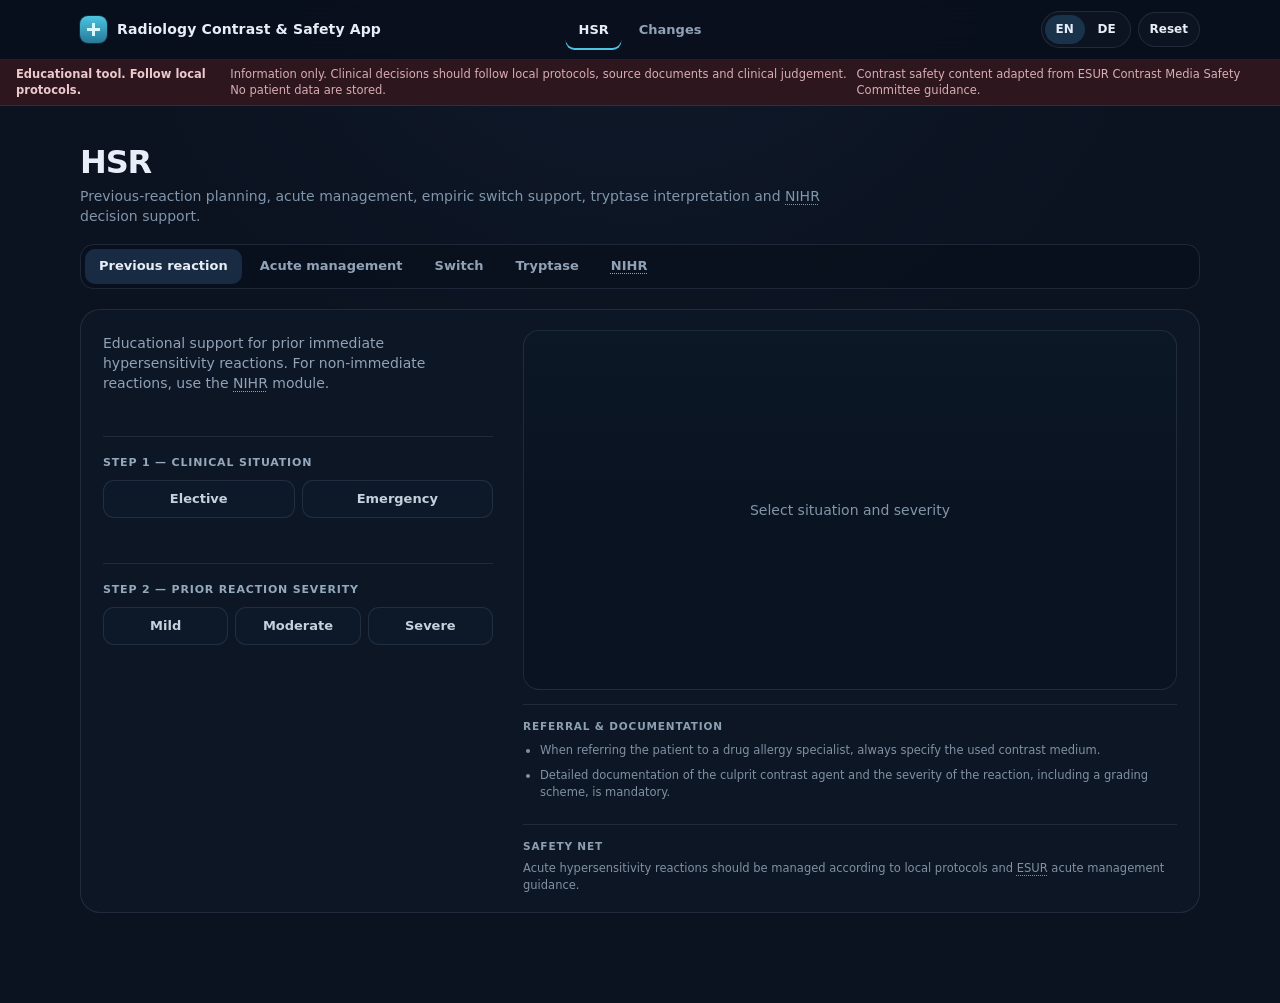
==== commit a7820a27: "Preview: inline abbreviation tooltips" ====
--- a/index.html
+++ b/index.html
@@ -340,5 +340,6 @@
 </nav>
 
 <script src="./script.js"></script>
+<script src="./abbreviations.js"></script>
 </body>
 </html>
--- a/style.css
+++ b/style.css
@@ -3201,3 +3201,35 @@
   gap: 8px;
   padding: 0 10px 10px;
 }
+.abbr-term {
+  text-decoration: underline dotted currentColor;
+  text-decoration-thickness: 1px;
+  text-underline-offset: 3px;
+  cursor: help;
+}
+
+.abbr-term:focus-visible {
+  outline: 2px solid #a5d8ff;
+  outline-offset: 2px;
+  border-radius: 2px;
+}
+
+.abbr-tooltip {
+  position: fixed;
+  z-index: 1000;
+  box-sizing: border-box;
+  max-width: min(280px, calc(100vw - 20px));
+  padding: 8px 10px;
+  border: 1px solid rgba(173, 200, 229, .32);
+  border-radius: 8px;
+  background: #172338;
+  color: #f5f8fc;
+  box-shadow: 0 8px 22px rgba(0, 0, 0, .32);
+  font-size: 12px;
+  font-weight: 400;
+  line-height: 1.35;
+  overflow-wrap: anywhere;
+  pointer-events: auto;
+}
+
+.abbr-tooltip[hidden] { display: none; }
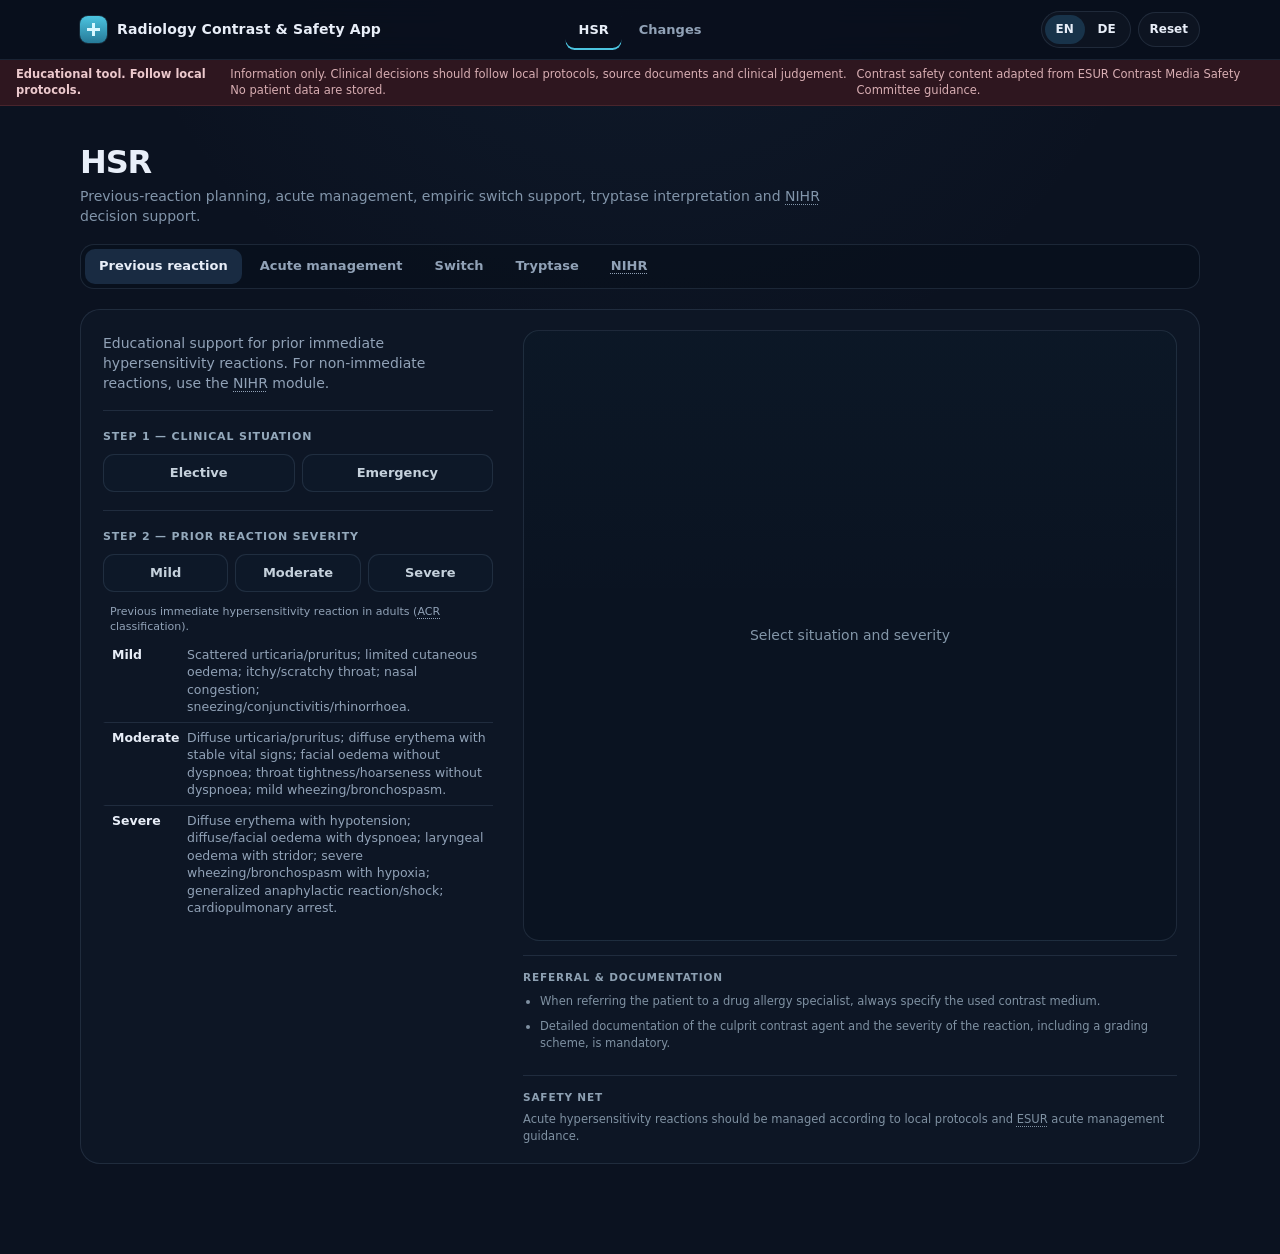
==== commit dc6b469e: "Show Part 2 previous-reaction severity help" ====
--- a/index.html
+++ b/index.html
@@ -70,6 +70,21 @@
           <button class="seg__btn" data-seg="reaction" data-value="moderate" type="button" data-i18n="moderate">Moderate</button>
           <button class="seg__btn" data-seg="reaction" data-value="severe" type="button" data-i18n="severe">Severe</button>
         </div>
+        <div class="flow-severity-hint" id="flowSeverityHint">
+          <div class="flow-severity-hint__scope" data-i18n="flow_severity_scope"></div>
+          <div class="flow-severity-hint__row" data-level="mild">
+            <span class="flow-severity-hint__label" data-i18n="mild"></span>
+            <span data-i18n="flow_severity_mild_help"></span>
+          </div>
+          <div class="flow-severity-hint__row" data-level="moderate">
+            <span class="flow-severity-hint__label" data-i18n="moderate"></span>
+            <span data-i18n="flow_severity_moderate_help"></span>
+          </div>
+          <div class="flow-severity-hint__row" data-level="severe">
+            <span class="flow-severity-hint__label" data-i18n="severe"></span>
+            <span data-i18n="flow_severity_severe_help"></span>
+          </div>
+        </div>
       </div>
 
       <div class="card card--output">
--- a/style.css
+++ b/style.css
@@ -1596,6 +1596,46 @@
   border-color: rgba(212, 106, 114, 0.58);
 }
 
+.flow-severity-hint {
+  margin-top: 12px;
+  color: var(--muted);
+  font-size: 12.5px;
+  line-height: 1.4;
+}
+
+.flow-severity-hint__scope {
+  margin: 0 7px 5px;
+  font-size: 11px;
+}
+
+.flow-severity-hint__row {
+  display: grid;
+  grid-template-columns: minmax(68px, auto) minmax(0, 1fr);
+  gap: 7px;
+  padding: 6px 7px;
+  border-left: 2px solid transparent;
+  overflow-wrap: anywhere;
+}
+
+.flow-severity-hint__row + .flow-severity-hint__row {
+  border-top: 1px solid var(--border);
+}
+
+.flow-severity-hint__row.is-selected {
+  border-left-color: var(--accent);
+  background: var(--accent-faint);
+}
+
+body.emergency .flow-severity-hint__row.is-selected {
+  border-left-color: var(--danger);
+  background: var(--danger-faint);
+}
+
+.flow-severity-hint__label {
+  color: var(--text);
+  font-weight: 800;
+}
+
 /* Neutral output pane without touching script.js or adding medical logic. */
 #hsr-tab-guidance::before {
   content: "Select situation and severity";
@@ -2546,9 +2586,31 @@
 
 #hsr-tab-nihr > .card:nth-child(3) > .hint {
   margin-top: 8px;
-  color: #75899c;
-  font-size: 10.8px;
-  line-height: 1.42;
+  color: var(--muted);
+  font-size: 12.5px;
+  line-height: 1.4;
+}
+
+.nihr-severity-hint__row {
+  display: grid;
+  grid-template-columns: minmax(68px, auto) minmax(0, 1fr);
+  gap: 7px;
+  padding: 5px 7px;
+  border-left: 2px solid transparent;
+}
+
+.nihr-severity-hint__row + .nihr-severity-hint__row {
+  border-top: 1px solid var(--border);
+}
+
+.nihr-severity-hint__row.is-selected {
+  border-left-color: var(--accent);
+  background: var(--accent-faint);
+}
+
+.nihr-severity-hint__label {
+  color: var(--text);
+  font-weight: 800;
 }
 
 #hsr-tab-nihr .checklist {
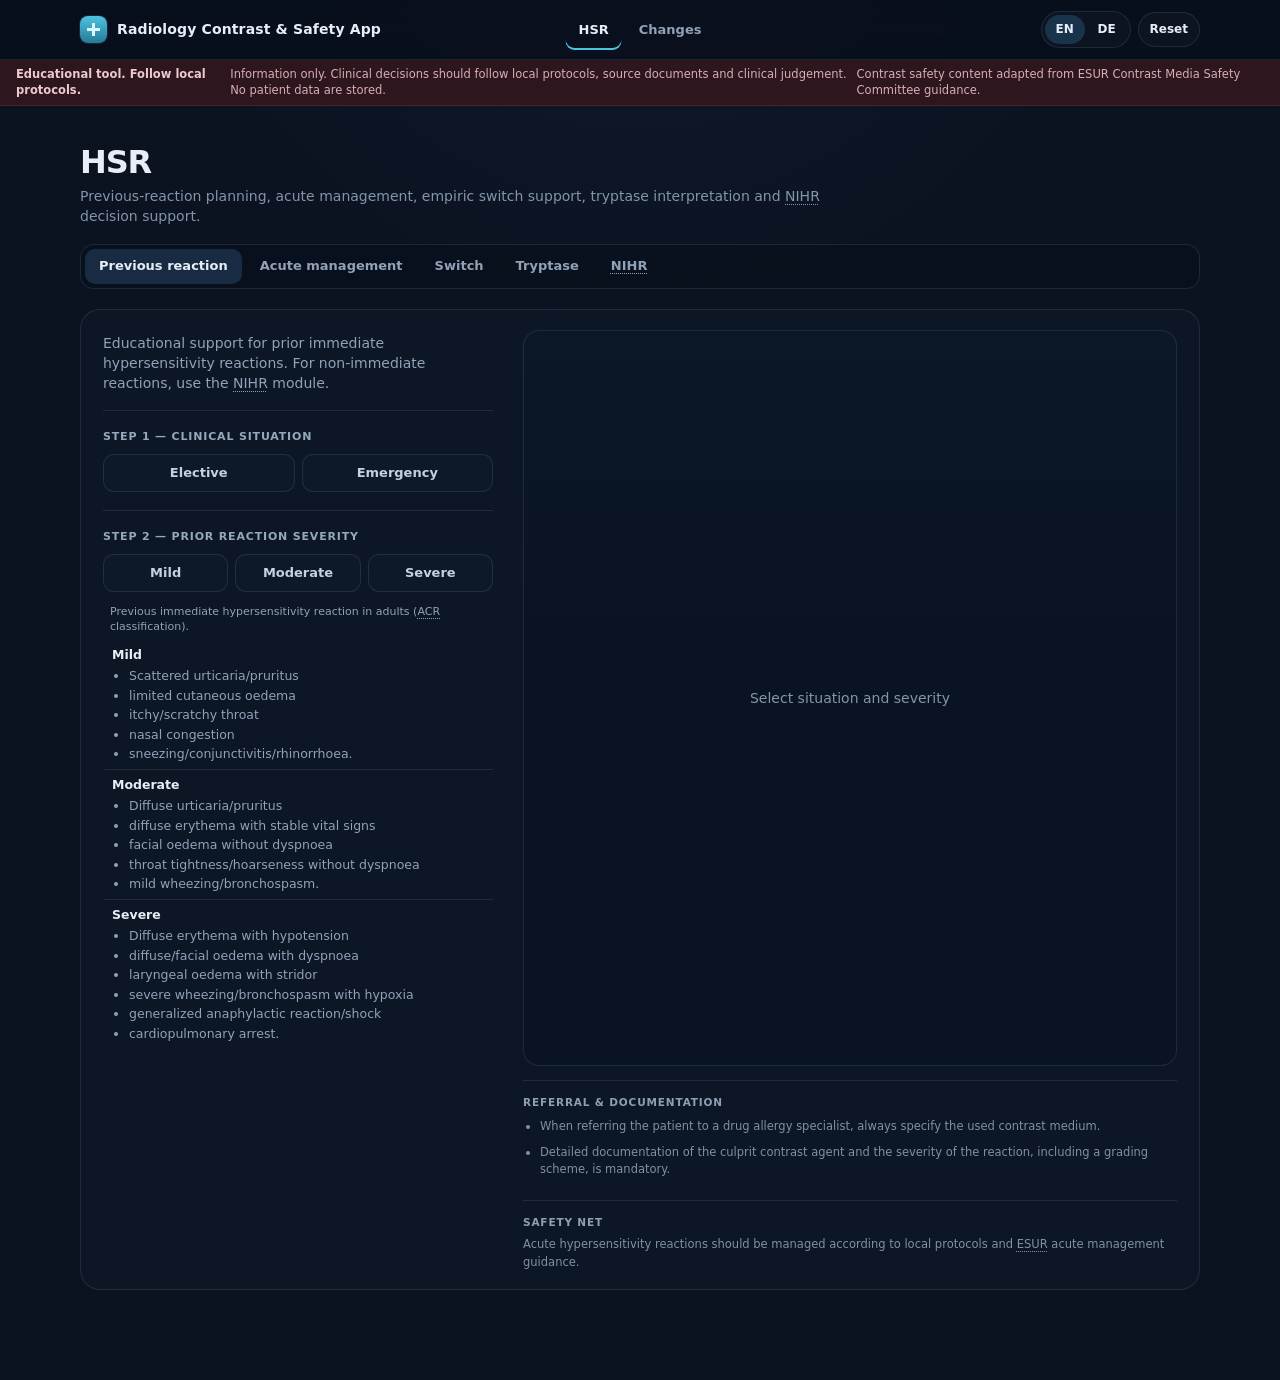
==== commit 75243d5c: "Refine severity lists and compact switch result" ====
--- a/index.html
+++ b/index.html
@@ -74,15 +74,15 @@
           <div class="flow-severity-hint__scope" data-i18n="flow_severity_scope"></div>
           <div class="flow-severity-hint__row" data-level="mild">
             <span class="flow-severity-hint__label" data-i18n="mild"></span>
-            <span data-i18n="flow_severity_mild_help"></span>
+            <div data-i18n="flow_severity_mild_help"></div>
           </div>
           <div class="flow-severity-hint__row" data-level="moderate">
             <span class="flow-severity-hint__label" data-i18n="moderate"></span>
-            <span data-i18n="flow_severity_moderate_help"></span>
+            <div data-i18n="flow_severity_moderate_help"></div>
           </div>
           <div class="flow-severity-hint__row" data-level="severe">
             <span class="flow-severity-hint__label" data-i18n="severe"></span>
-            <span data-i18n="flow_severity_severe_help"></span>
+            <div data-i18n="flow_severity_severe_help"></div>
           </div>
         </div>
       </div>
@@ -128,6 +128,21 @@
           <button class="seg__btn active" data-seg="acuteSeverity" data-value="mild" type="button" data-i18n="acute_severity_mild">Mild reactions</button>
           <button class="seg__btn" data-seg="acuteSeverity" data-value="moderate" type="button" data-i18n="acute_severity_moderate">Moderate reactions</button>
           <button class="seg__btn" data-seg="acuteSeverity" data-value="severe" type="button" data-i18n="acute_severity_severe">Severe reactions</button>
+        </div>
+        <div class="flow-severity-hint acute-severity-hint" id="acuteSeverityHint">
+          <div class="flow-severity-hint__scope" data-i18n="acute_severity_scope"></div>
+          <div class="flow-severity-hint__row" data-level="mild">
+            <span class="flow-severity-hint__label" data-i18n="acute_severity_mild"></span>
+            <div data-i18n="acute_severity_mild_help"></div>
+          </div>
+          <div class="flow-severity-hint__row" data-level="moderate">
+            <span class="flow-severity-hint__label" data-i18n="acute_severity_moderate"></span>
+            <div data-i18n="acute_severity_moderate_help"></div>
+          </div>
+          <div class="flow-severity-hint__row" data-level="severe">
+            <span class="flow-severity-hint__label" data-i18n="acute_severity_severe"></span>
+            <div data-i18n="acute_severity_severe_help"></div>
+          </div>
         </div>
       </div>
 
@@ -217,12 +232,11 @@
       <div class="card card--output">
         <div class="card__title" data-i18n="possible_alternatives">Possible alternatives</div>
         <div class="output" id="switchOutput"></div>
-      </div>
-
-      <div class="card card--subtle">
-        <div class="card__title" data-i18n="safety_note">Safety note</div>
-        <div class="output" id="switchSafety" data-i18n="switch_safety_note">
-          This switch overview is optional and based on a non-validated classification and practical experience. The CMSC cannot make evidence-based recommendations on a robust scientific basis for change to an alternative contrast agent based on practical experience. Cross-reactivity cannot be predicted on the basis of the chemical structure. The best option is to choose an alternative based on the results of an allergy evaluation.
+        <div class="switch-safety">
+          <div class="card__title" data-i18n="safety_note">Safety note</div>
+          <div class="output" id="switchSafety" data-i18n="switch_safety_note">
+            This switch overview is optional and based on a non-validated classification and practical experience. The CMSC cannot make evidence-based recommendations on a robust scientific basis for change to an alternative contrast agent based on practical experience. Cross-reactivity cannot be predicted on the basis of the chemical structure. The best option is to choose an alternative based on the results of an allergy evaluation.
+          </div>
         </div>
       </div>
     </section>
--- a/style.css
+++ b/style.css
@@ -1609,9 +1609,6 @@
 }
 
 .flow-severity-hint__row {
-  display: grid;
-  grid-template-columns: minmax(68px, auto) minmax(0, 1fr);
-  gap: 7px;
   padding: 6px 7px;
   border-left: 2px solid transparent;
   overflow-wrap: anywhere;
@@ -1632,8 +1629,20 @@
 }
 
 .flow-severity-hint__label {
+  display: block;
+  margin-bottom: 4px;
   color: var(--text);
   font-weight: 800;
+}
+
+.flow-severity-hint__items {
+  margin: 0;
+  padding-left: 17px;
+  list-style: disc;
+}
+
+.flow-severity-hint__items li + li {
+  margin-top: 2px;
 }
 
 /* Neutral output pane without touching script.js or adding medical logic. */
@@ -2425,9 +2434,8 @@
 #hsr-tab-switch {
   grid-template-areas:
     "intro output"
-    "type output"
-    "agent output"
-    ". safety";
+    "type ."
+    "agent .";
 }
 
 #hsr-tab-switch > .card:nth-child(1) { grid-area: intro; }
@@ -2435,7 +2443,11 @@
 #hsr-tab-switch > .card:nth-child(3),
 #hsr-tab-switch > .card:nth-child(4) { grid-area: agent; }
 #hsr-tab-switch > .card:nth-child(5) { grid-area: output; }
-#hsr-tab-switch > .card:nth-child(6) { grid-area: safety; }
+
+#hsr-tab-switch > .card--output {
+  min-height: 0;
+  align-self: start;
+}
 
 #hsr-tab-switch > .card:nth-child(2) .seg {
   display: flex;
@@ -2467,20 +2479,20 @@
   font-weight: 650;
 }
 
-#hsr-tab-switch > .card:nth-child(6) {
-  margin-top: 14px;
+#hsr-tab-switch .switch-safety {
+  margin-top: 18px;
   padding: 14px 0 0;
   border-top: 1px solid var(--border);
   color: #7f91a2;
 }
 
-#hsr-tab-switch > .card:nth-child(6) .card__title {
+#hsr-tab-switch .switch-safety .card__title {
   color: #8da0b2;
   font-size: 10.5px;
   letter-spacing: 0.08em;
 }
 
-#hsr-tab-switch > .card:nth-child(6) .output {
+#hsr-tab-switch .switch-safety .output {
   color: #7f91a2;
   font-size: 11.5px;
   line-height: 1.5;
@@ -2582,6 +2594,10 @@
   min-width: 0;
   flex: 1 1 120px;
   text-align: center;
+}
+
+#hsr-tab-nihr .seg__btn[data-seg="nihrCmtype"][data-value="unknown"] {
+  overflow-wrap: anywhere;
 }
 
 #hsr-tab-nihr > .card:nth-child(3) > .hint {
@@ -2709,8 +2725,7 @@
       "intro"
       "type"
       "agent"
-      "output"
-      "safety";
+      "output";
   }
 
   #hsr-tab-tryptase {
@@ -2812,7 +2827,7 @@
     rgba(10, 19, 32, 0.72);
 }
 
-#view-hsr #hsr-tab-switch > .card:nth-child(6),
+#view-hsr #hsr-tab-switch .switch-safety,
 #view-hsr #hsr-tab-nihr > .card:nth-child(2) {
   border-top: 1px solid var(--border);
 }
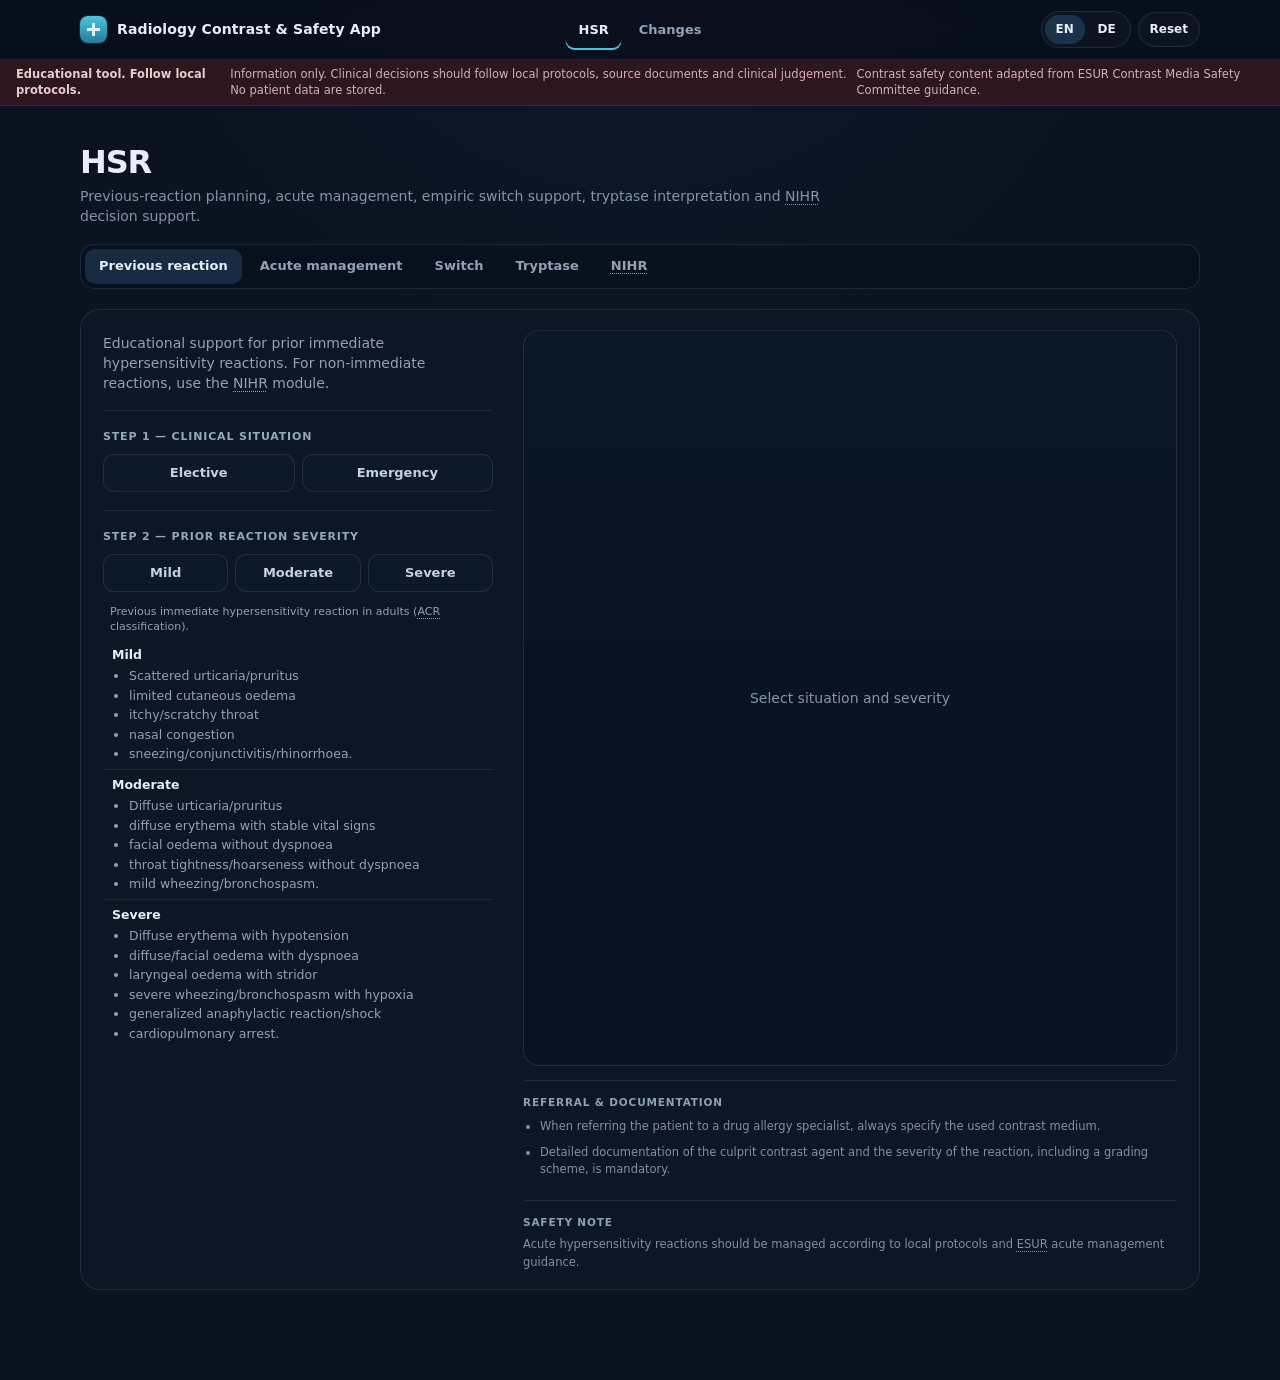
==== commit 148635bf: "Normalize F02 safety heading in preview" ====
--- a/index.html
+++ b/index.html
@@ -103,7 +103,7 @@
       </div>
 
       <div class="card card--subtle">
-        <div class="card__title" data-i18n="safety_net">Safety net</div>
+        <div class="card__title" data-i18n="safety_net">Safety note</div>
         <div class="output" id="flowSafety"></div>
       </div>
     </section>
--- a/style.css
+++ b/style.css
@@ -2571,6 +2571,11 @@
 #hsr-tab-nihr > .card:nth-child(6) { grid-area: danger; }
 #hsr-tab-nihr > .card:nth-child(7) { grid-area: output; }
 
+#hsr-tab-nihr > .card--output {
+  min-height: 0;
+  align-self: start;
+}
+
 #hsr-tab-nihr > .card:nth-child(3) .seg {
   display: flex;
   grid-template-columns: none;
@@ -2653,11 +2658,12 @@
 #hsr-tab-nihr::before {
   content: "Select the required case details";
   grid-area: output;
-  min-height: 360px;
+  min-height: 0;
+  align-self: start;
   display: flex;
   align-items: center;
   justify-content: center;
-  padding: 30px;
+  padding: 20px;
   border: 1px solid rgba(148, 176, 214, 0.14);
   border-radius: 16px;
   background:
